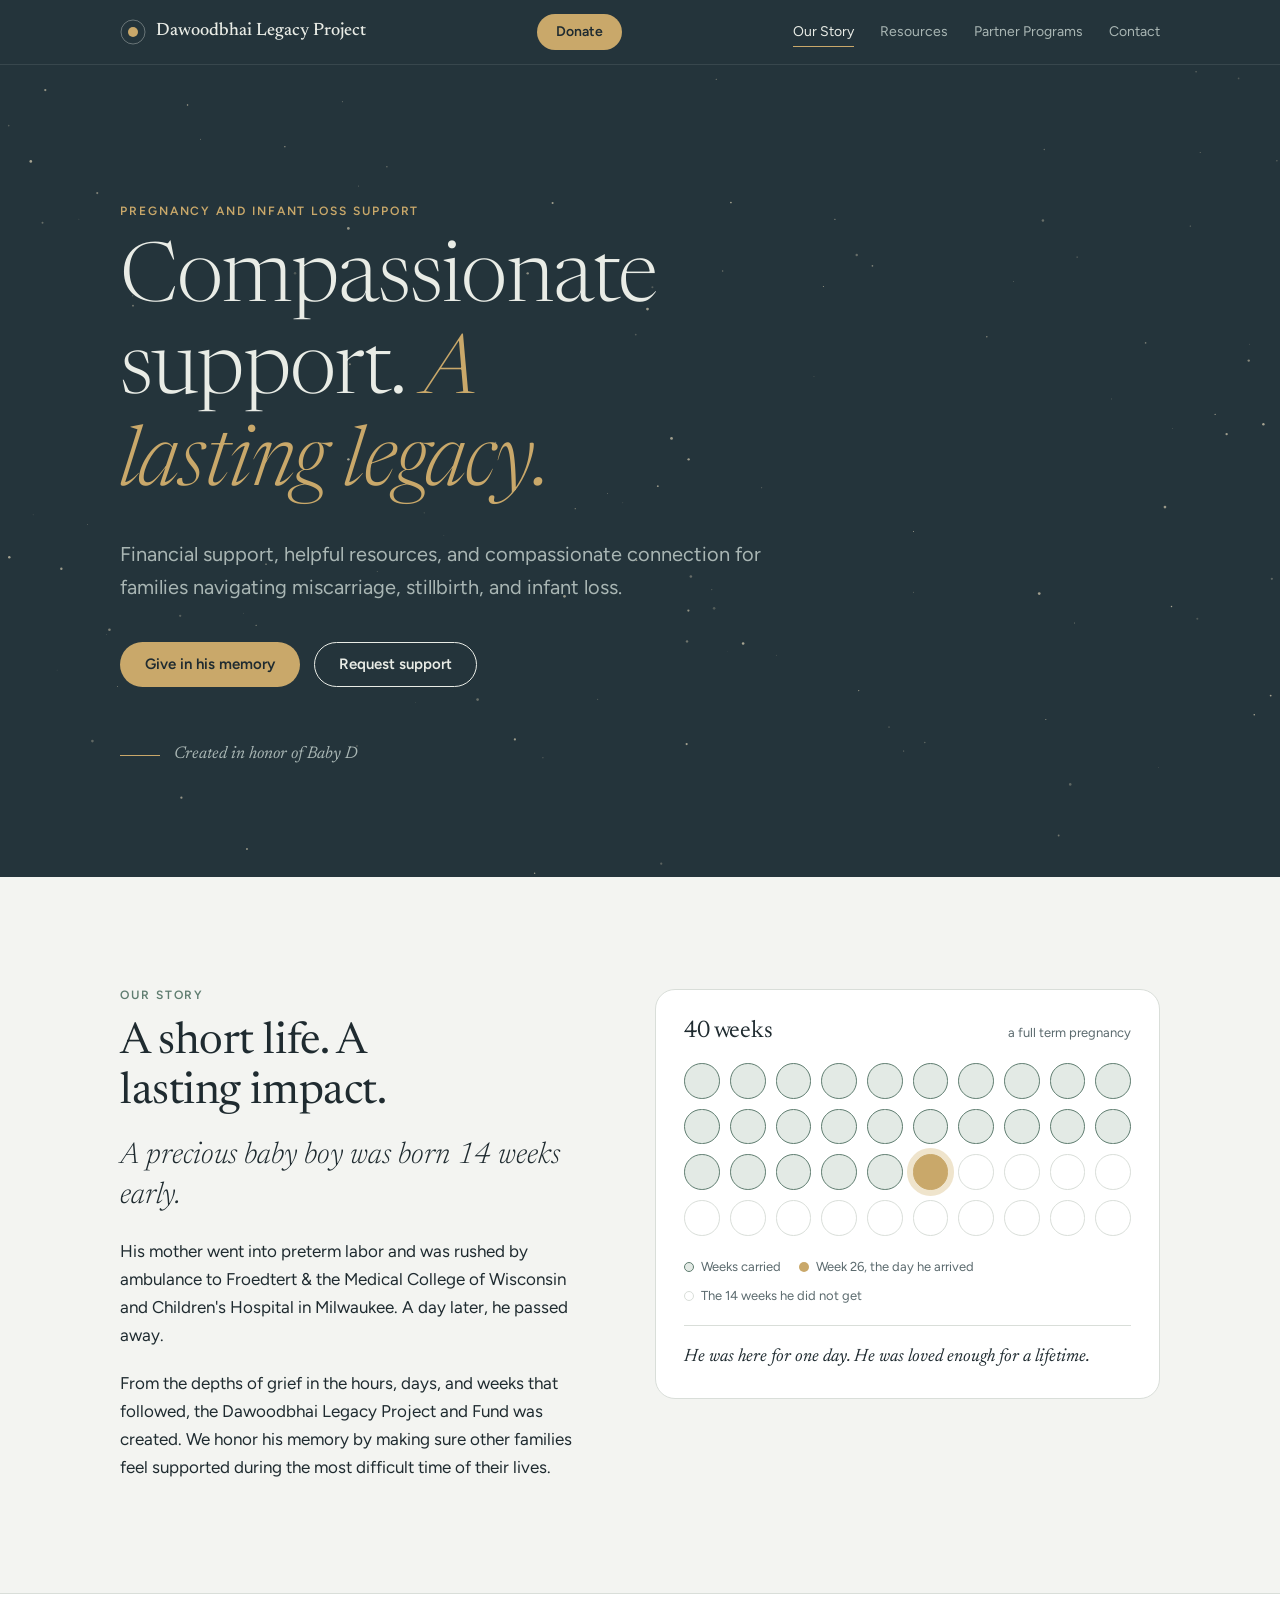
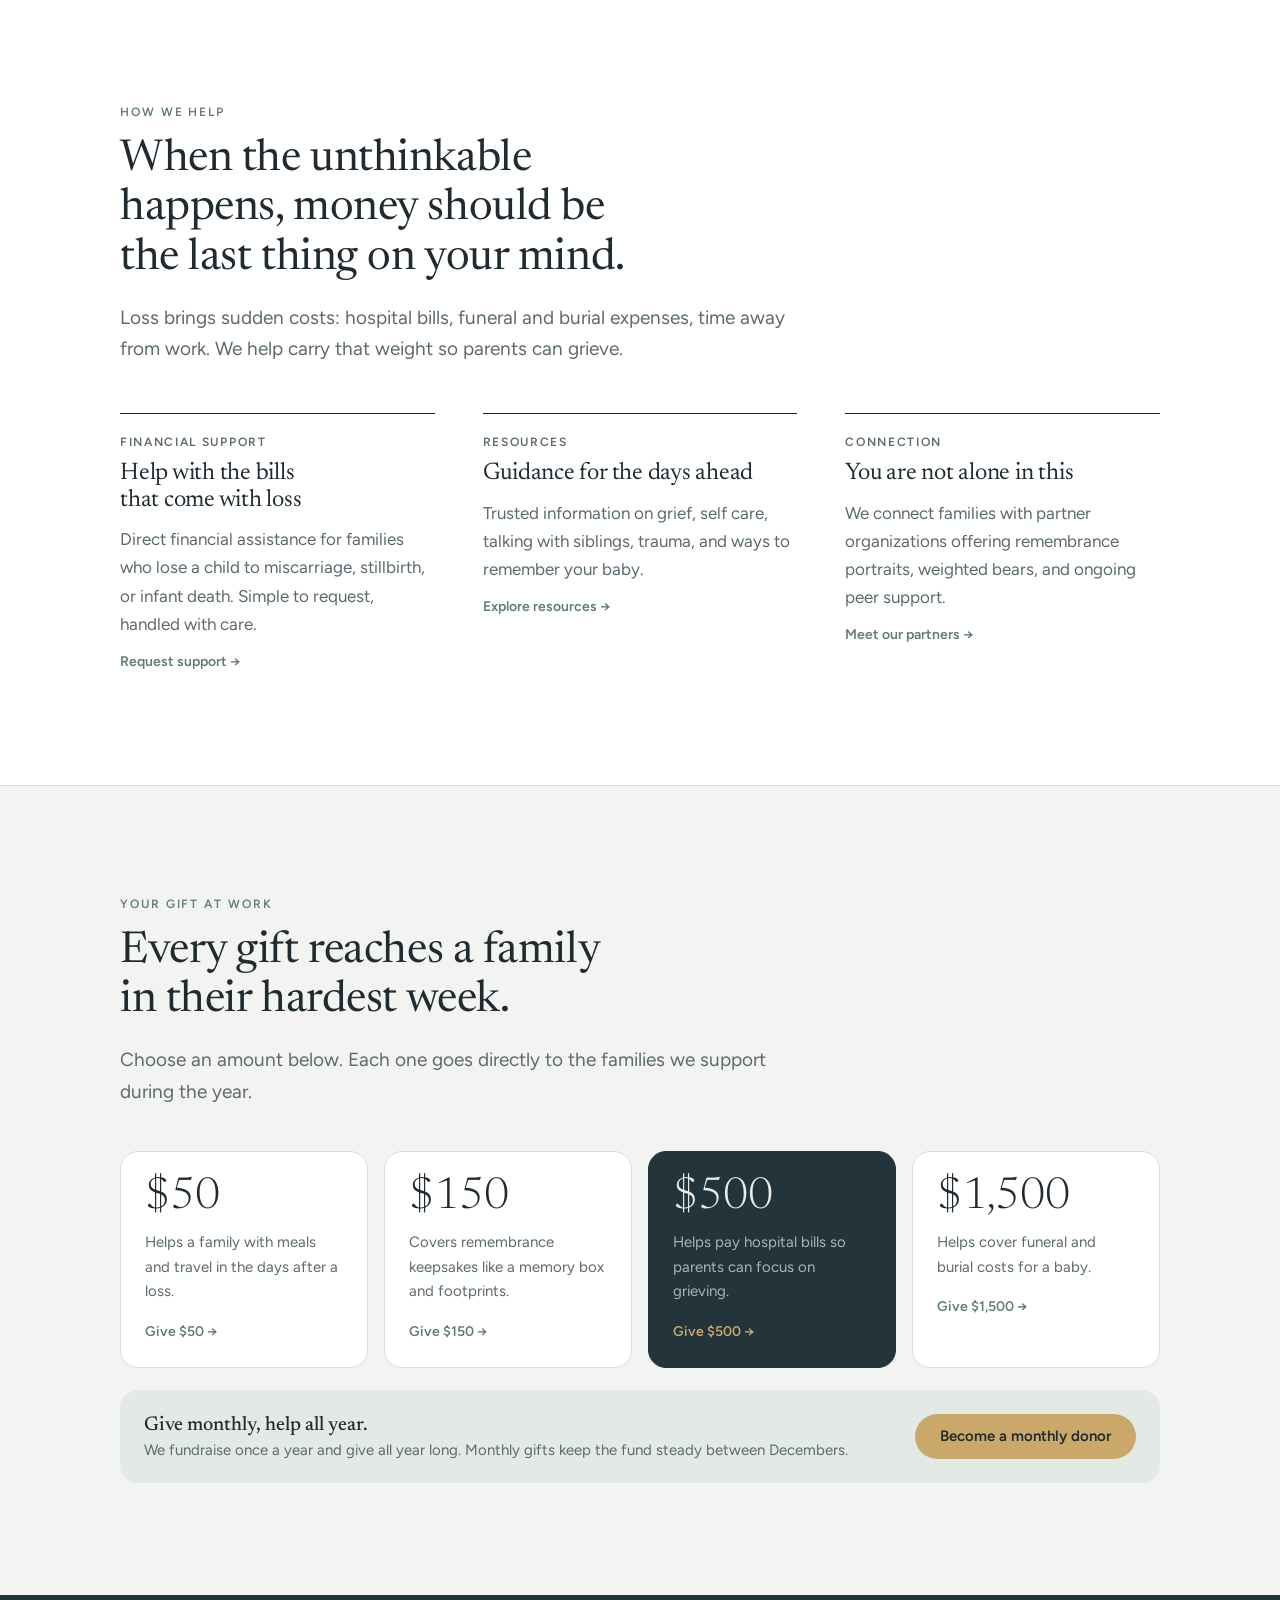
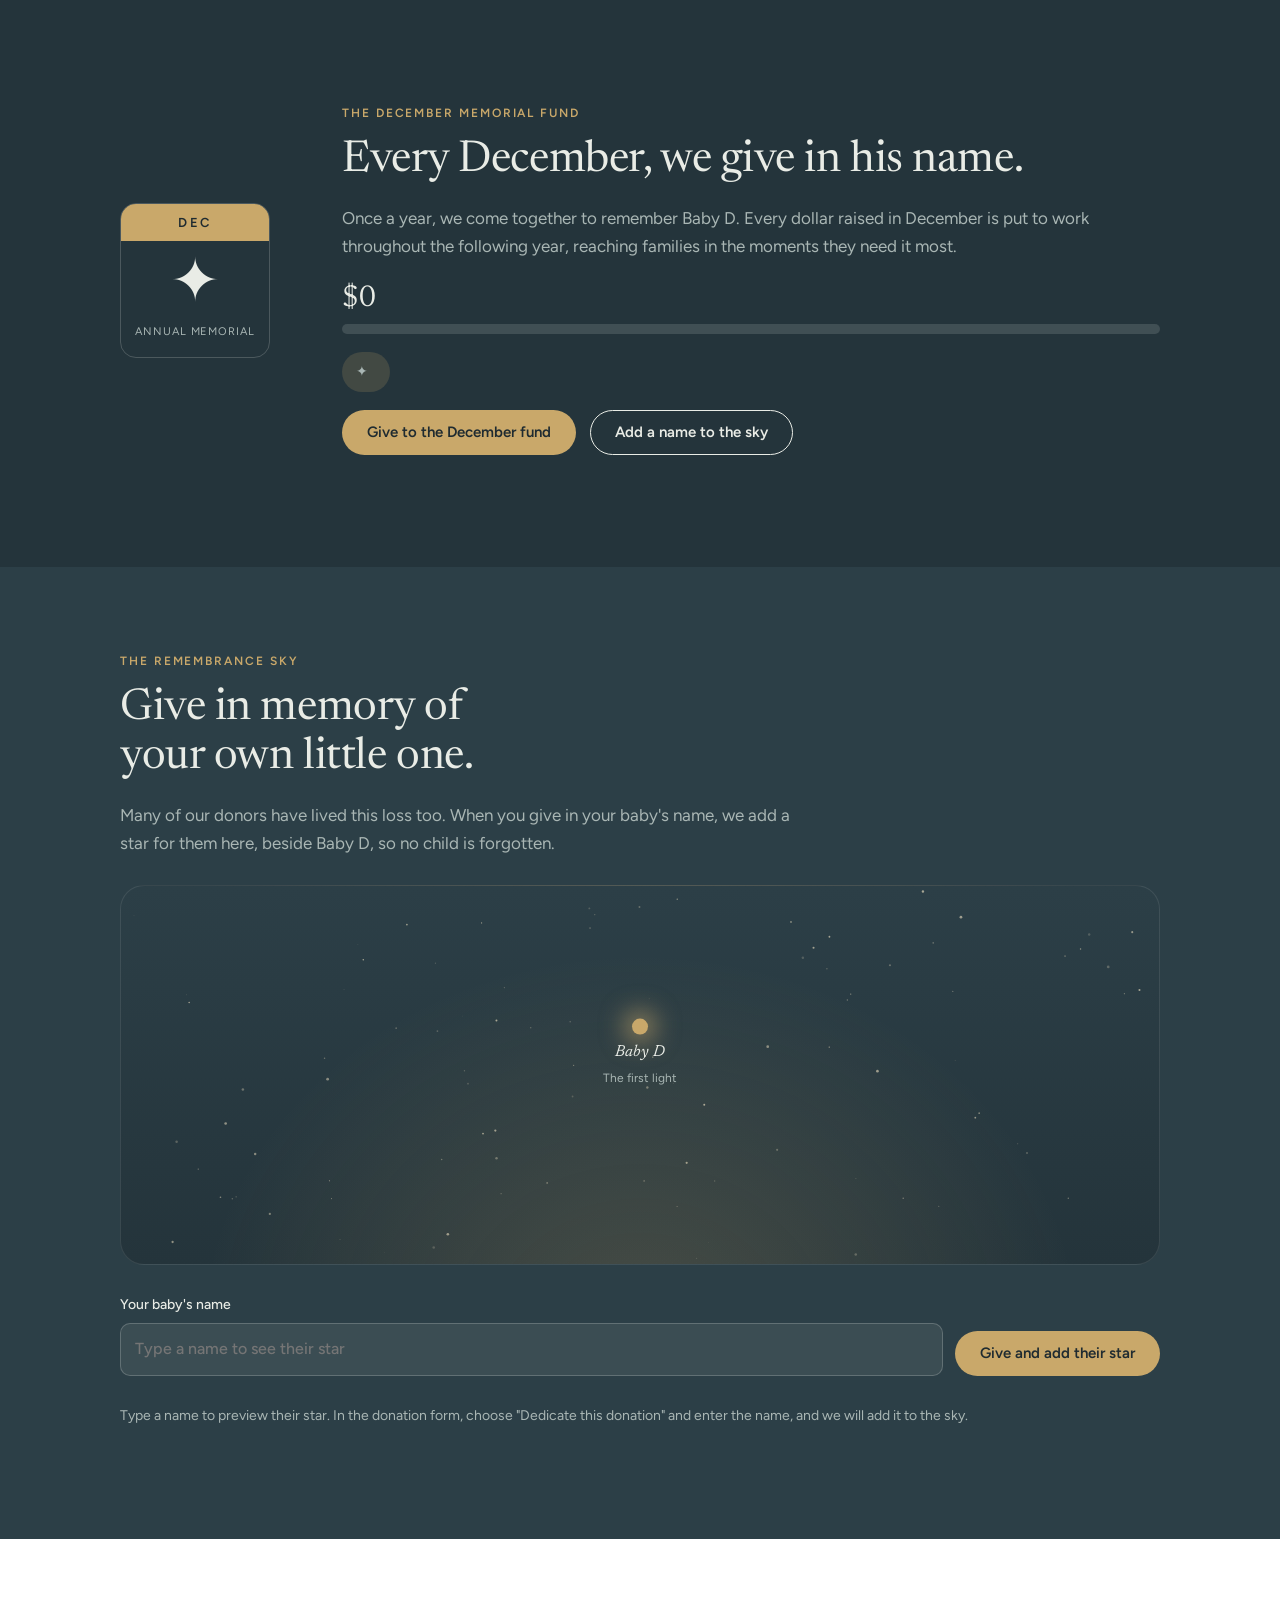
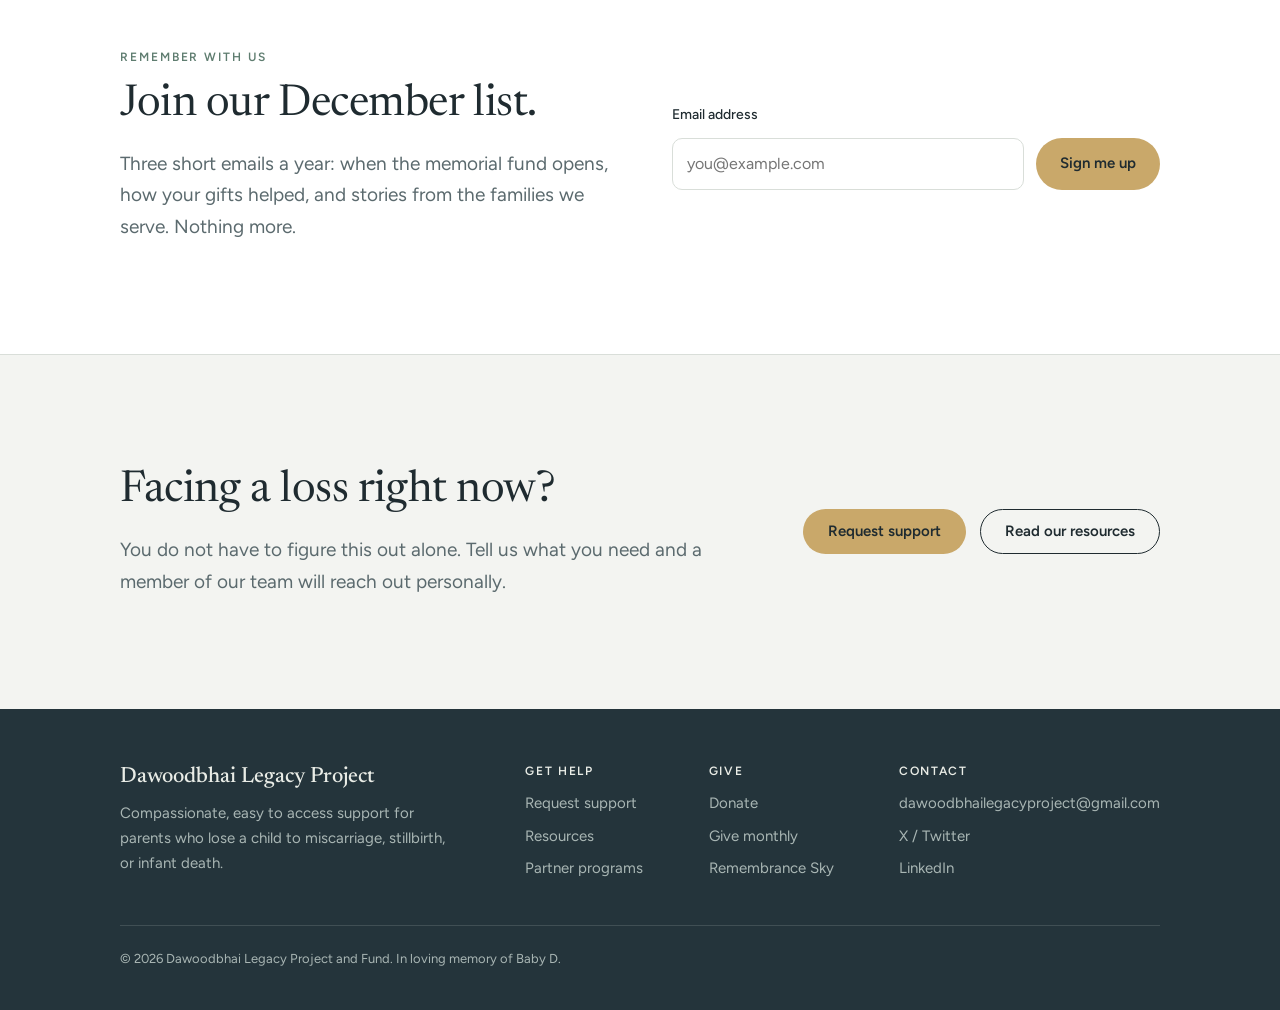
==== index.html @ 7fa95587 "Launch redesigned Dawoodbhai Legacy Project site Co-Authored-By: Claude Opus 5.5 <noreply@anthropic." ====
<!doctype html>
<html lang="en">
<head>
<meta charset="utf-8">
<meta name="viewport" content="width=device-width, initial-scale=1, viewport-fit=cover">
<title>Dawoodbhai Legacy Project</title>
<meta name="claude:viewport-fit-sides" content="cover">
<meta name="description" content="Compassionate, easy to access financial support and resources for parents who lose a child to miscarriage, stillbirth, or infant death.">
<meta property="og:title" content="Dawoodbhai Legacy Project">
<meta property="og:description" content="Compassionate, easy to access financial support and resources for parents who lose a child to miscarriage, stillbirth, or infant death.">
<meta property="og:image" content="https://www.dawoodbhailegacyproject.org/uploads/1/2/4/5/124575697/p34.jpeg">
<meta property="og:url" content="https://www.dawoodbhailegacyproject.org/">
<meta name="twitter:card" content="summary_large_image">
<link rel="preconnect" href="https://fonts.googleapis.com">
<link rel="preconnect" href="https://fonts.gstatic.com" crossorigin>
<link rel="stylesheet" href="https://fonts.googleapis.com/css2?family=Newsreader:ital,opsz,wght@0,6..72,300;0,6..72,400;0,6..72,500;1,6..72,300;1,6..72,400&family=Figtree:wght@400;500;600&display=swap">
<link rel="stylesheet" href="site.css">
</head>
<body>
<header>
  <div class="wrap nav">
    <a class="brand" href="./" aria-label="Dawoodbhai Legacy Project home">
      <svg width="26" height="26" viewBox="0 0 26 26" aria-hidden="true"><circle cx="13" cy="13" r="12" fill="none" stroke="currentColor" stroke-opacity=".35"/><circle cx="13" cy="13" r="5" fill="#C9A86A"/></svg>
      Dawoodbhai Legacy Project
    </a>
    <div class="nav-right">
      <a class="btn btn-glow" data-donate href="#">Donate</a>
      <button class="menu-btn" type="button" aria-expanded="false">Menu</button>
    </div>
    <ul><li><a href="index.html#story" aria-current="page">Our Story</a></li><li><a href="resources.html">Resources</a></li><li><a href="partner-programs.html">Partner Programs</a></li><li><a href="contact.html">Contact</a></li></ul>
  </div>
</header>
<main>
<section class="hero on-dusk">
  <canvas class="stars" data-density="9000" aria-hidden="true"></canvas>
  <div class="wrap">
    <p class="eyebrow">Pregnancy and infant loss support</p>
    <h1>Compassionate support. <em>A lasting legacy.</em></h1>
    <p class="sub">Financial support, helpful resources, and compassionate connection for families navigating miscarriage, stillbirth, and infant loss.</p>
    <div class="actions">
      <a class="btn btn-glow" data-donate href="#">Give in his memory</a>
      <a class="btn btn-ghost" href="contact.html">Request support</a>
    </div>
    <p class="dedication">Created in honor of Baby D</p>
  </div>
</section>

<section id="story">
  <div class="wrap two">
    <div class="story stack">
      <p class="eyebrow">Our story</p>
      <h2>A short life. A lasting impact.</h2>
      <p class="big">A precious baby boy was born 14 weeks early.</p>
      <p>His mother went into preterm labor and was rushed by ambulance to Froedtert &amp; the Medical College of Wisconsin and Children's Hospital in Milwaukee. A day later, he passed away.</p>
      <p>From the depths of grief in the hours, days, and weeks that followed, the Dawoodbhai Legacy Project and Fund was created. We honor his memory by making sure other families feel supported during the most difficult time of their lives.</p>
    </div>
    <figure class="panel" style="margin:0" aria-label="A full pregnancy is 40 weeks. Baby D arrived at week 26.">
      <div class="weeks-head"><h3>40 weeks</h3><span>a full term pregnancy</span></div>
      <div class="dots" id="dots"></div>
      <div class="legend">
        <span><i style="background:var(--sage-soft);border:1px solid var(--sage)"></i>Weeks carried</span>
        <span><i style="background:var(--glow)"></i>Week 26, the day he arrived</span>
        <span><i style="border:1px solid var(--line)"></i>The 14 weeks he did not get</span>
      </div>
      <figcaption class="panel-note">He was here for one day. He was loved enough for a lifetime.</figcaption>
    </figure>
  </div>
</section>

<section id="help" class="surface-band">
  <div class="wrap">
    <div class="stack narrow">
      <p class="eyebrow">How we help</p>
      <h2>When the unthinkable happens, money should be the last thing on your mind.</h2>
      <p class="lede">Loss brings sudden costs: hospital bills, funeral and burial expenses, time away from work. We help carry that weight so parents can grieve.</p>
      <p class="lede" data-families>So far, we have supported <b class="num">0</b> families.</p>
    </div>
    <div class="pillars">
      <div class="pillar"><span class="k">Financial support</span><h3>Help with the bills that come with loss</h3><p>Direct financial assistance for families who lose a child to miscarriage, stillbirth, or infant death. Simple to request, handled with care.</p><a href="contact.html">Request support →</a></div>
      <div class="pillar"><span class="k">Resources</span><h3>Guidance for the days ahead</h3><p>Trusted information on grief, self care, talking with siblings, trauma, and ways to remember your baby.</p><a href="resources.html">Explore resources →</a></div>
      <div class="pillar"><span class="k">Connection</span><h3>You are not alone in this</h3><p>We connect families with partner organizations offering remembrance portraits, weighted bears, and ongoing peer support.</p><a href="partner-programs.html">Meet our partners →</a></div>
    </div>
  </div>
</section>

<section id="give">
  <div class="wrap">
    <div class="stack narrow">
      <p class="eyebrow">Your gift at work</p>
      <h2>Every gift reaches a family in their hardest week.</h2>
      <p class="lede">Choose an amount below. Each one goes directly to the families we support during the year.</p>
    </div>
    <div class="tiers">
      <a class="tier" data-donate="amount=50" href="#"><span class="amt num">$50</span><p>Helps a family with meals and travel in the days after a loss.</p><span class="go">Give $50 →</span></a>
      <a class="tier" data-donate="amount=150" href="#"><span class="amt num">$150</span><p>Covers remembrance keepsakes like a memory box and footprints.</p><span class="go">Give $150 →</span></a>
      <a class="tier feature" data-donate="amount=500" href="#"><span class="amt num">$500</span><p>Helps pay hospital bills so parents can focus on grieving.</p><span class="go">Give $500 →</span></a>
      <a class="tier" data-donate="amount=1500" href="#"><span class="amt num">$1,500</span><p>Helps cover funeral and burial costs for a baby.</p><span class="go">Give $1,500 →</span></a>
    </div>
    <div class="monthly">
      <div><strong>Give monthly, help all year.</strong><p style="color:var(--muted);font-size:15px">We fundraise once a year and give all year long. Monthly gifts keep the fund steady between Decembers.</p></div>
      <a class="btn btn-glow" data-donate="default_interval=m" href="#">Become a monthly donor</a>
    </div>
    <p class="trust" data-ein></p>
  </div>
</section>

<section class="on-dusk" id="december">
  <div class="wrap camp">
    <div class="cal" aria-hidden="true"><b>DEC</b><span>✦</span><small>Annual memorial</small></div>
    <div class="stack">
      <p class="eyebrow">The December memorial fund</p>
      <h2>Every December, we give in his name.</h2>
      <p>Once a year, we come together to remember Baby D. Every dollar raised in December is put to work throughout the following year, reaching families in the moments they need it most.</p>
      <div class="meter">
        <div class="meter-top"><span><strong class="num" id="raised">$0</strong> <span id="goal"></span></span><span id="status"></span></div>
        <div class="bar" role="presentation"><i id="bar"></i></div>
      </div>
      <p class="match" id="match">✦ <span></span></p>
      <div class="actions"><a class="btn btn-glow" data-donate href="#">Give to the December fund</a><a class="btn btn-ghost" href="#remember">Add a name to the sky</a></div>
    </div>
  </div>
</section>

<section class="on-dusk" id="remember" style="background:var(--dusk-2);padding-top:clamp(56px,7vw,88px)">
  <div class="wrap sky-wrap">
    <div class="stack narrow">
      <p class="eyebrow">The Remembrance Sky</p>
      <h2>Give in memory of your own little one.</h2>
      <p>Many of our donors have lived this loss too. When you give in your baby's name, we add a star for them here, beside Baby D, so no child is forgotten.</p>
    </div>
    <div class="sky" id="sky" aria-label="Stars named for babies remembered by our donors"><canvas class="stars" data-density="4200" aria-hidden="true"></canvas></div>
    <form class="sky-form" id="skyForm">
      <label for="skyName">Your baby's name<input id="skyName" name="skyName" placeholder="Type a name to see their star" autocomplete="off"></label>
      <a class="btn btn-glow" id="skyGive" data-donate href="#">Give and add their star</a>
    </form>
    <p class="sky-note" id="skyNote">Type a name to preview their star. In the donation form, choose "Dedicate this donation" and enter the name, and we will add it to the sky.</p>
  </div>
</section>

<section class="surface-band" style="border-top:0">
  <div class="wrap signup">
    <div class="stack">
      <p class="eyebrow">Remember with us</p>
      <h2>Join our December list.</h2>
      <p class="lede">Three short emails a year: when the memorial fund opens, how your gifts helped, and stories from the families we serve. Nothing more.</p>
    </div>
    <form id="listForm" novalidate>
      <label for="lemail" style="flex:1 1 100%">Email address</label>
      <input id="lemail" name="lemail" type="email" autocomplete="email" placeholder="you@example.com">
      <button class="btn btn-glow" type="submit">Sign me up</button>
      <div class="sent" hidden style="flex:1 1 100%"></div>
    </form>
  </div>
</section>

<section class="closing">
  <div class="wrap">
    <div class="stack" style="max-width:56ch">
      <h2>Facing a loss right now?</h2>
      <p class="lede">You do not have to figure this out alone. Tell us what you need and a member of our team will reach out personally.</p>
    </div>
    <div class="actions"><a class="btn btn-glow" href="contact.html">Request support</a><a class="btn btn-ghost" href="resources.html">Read our resources</a></div>
  </div>
</section>
</main>
<footer>
  <div class="wrap">
    <div class="f-grid">
      <div style="max-width:34ch">
        <a class="brand" href="./">Dawoodbhai Legacy Project</a>
        <p style="margin-top:12px">Compassionate, easy to access support for parents who lose a child to miscarriage, stillbirth, or infant death.</p>
      </div>
      <div><p class="f-h">Get help</p><ul><li><a href="contact.html">Request support</a></li><li><a href="resources.html">Resources</a></li><li><a href="partner-programs.html">Partner programs</a></li></ul></div>
      <div><p class="f-h">Give</p><ul><li><a data-donate href="#">Donate</a></li><li><a data-donate="default_interval=m" href="#">Give monthly</a></li><li><a href="./#remember">Remembrance Sky</a></li></ul></div>
      <div><p class="f-h">Contact</p><ul><li><span data-email style="user-select:all;word-break:break-word"></span></li><li><a href="https://twitter.com/DLegacyProject" target="_blank" rel="noopener">X / Twitter</a></li><li><a href="https://www.linkedin.com/company/dawoodbhai-legacy-project/" target="_blank" rel="noopener">LinkedIn</a></li></ul></div>
    </div>
    <div class="f-base"><span>© <span data-year>2026</span> Dawoodbhai Legacy Project and Fund. In loving memory of Baby D.</span><span data-ein></span></div>
  </div>
</footer>
<script src="site.js"></script>
</body>
</html>
---- site.css ----
/* Layout: quiet single column sections, dusk bands for giving moments, a 40-week line and a remembrance sky as signature motifs */
:root{
  --bg:#F3F4F1; --surface:#FFFFFF; --ink:#1F2B30; --muted:#5B6A6E; --line:#D9DED9;
  --dusk:#24343B; --dusk-2:#2C3F47; --dusk-ink:#E9ECE6; --dusk-muted:#A9B6B4;
  --glow:#C9A86A; --glow-soft:#EFE4CC; --sage:#5F7D70; --sage-soft:#E3EAE5;
  --display:"Newsreader", Georgia, "Times New Roman", serif;
  --body:"Figtree", system-ui, -apple-system, "Segoe UI", sans-serif;
  --gutter-l:max(20px, env(safe-area-inset-left, 0px)); --gutter-r:max(20px, env(safe-area-inset-right, 0px));
}
@media (prefers-color-scheme: dark){:root:not([data-theme="light"]){
  --bg:#141C20; --surface:#1B252A; --ink:#E8ECE7; --muted:#A3B0AE; --line:#2C3A3F;
  --dusk:#0E1518; --dusk-2:#16222A; --dusk-ink:#E9ECE6; --dusk-muted:#94A3A1;
  --glow:#D9BC82; --glow-soft:#2E2A20; --sage:#93AFA2; --sage-soft:#1F2C28; color-scheme:dark}}
:root[data-theme="dark"]{
  --bg:#141C20; --surface:#1B252A; --ink:#E8ECE7; --muted:#A3B0AE; --line:#2C3A3F;
  --dusk:#0E1518; --dusk-2:#16222A; --dusk-ink:#E9ECE6; --dusk-muted:#94A3A1;
  --glow:#D9BC82; --glow-soft:#2E2A20; --sage:#93AFA2; --sage-soft:#1F2C28; color-scheme:dark}

*{box-sizing:border-box}
html{scroll-behavior:smooth}
@media (prefers-reduced-motion: reduce){html{scroll-behavior:auto}*{animation:none!important;transition:none!important}}
body{margin:0;background:var(--bg);color:var(--ink);font:400 17px/1.65 var(--body);-webkit-font-smoothing:antialiased}
a{color:inherit}
:focus-visible{outline:2px solid var(--glow);outline-offset:3px;border-radius:4px}
.wrap{max-width:1080px;margin:0 auto;padding-left:var(--gutter-l);padding-right:var(--gutter-r)}
.narrow{max-width:700px}
h1,h2,h3{font-family:var(--display);font-weight:400;line-height:1.12;margin:0;text-wrap:balance;letter-spacing:-.01em}
h2{font-size:clamp(30px,4.4vw,44px)}
h3{font-size:24px}
p{margin:0}
.eyebrow{font:600 12px/1 var(--body);letter-spacing:.16em;text-transform:uppercase;color:var(--sage)}
.on-dusk .eyebrow{color:var(--glow)}
.lede{font-size:19px;color:var(--muted);max-width:60ch}
section{padding-block:clamp(64px,9vw,112px)}
.stack{display:grid;gap:18px}
.on-dusk{background:var(--dusk);color:var(--dusk-ink)}
.on-dusk p{color:var(--dusk-muted)}
.on-dusk .btn-ghost{color:var(--dusk-ink)}
.surface-band{background:var(--surface);border-block:1px solid var(--line)}
.actions{display:flex;flex-wrap:wrap;gap:14px}
.num{font-variant-numeric:tabular-nums}

.btn{display:inline-flex;align-items:center;justify-content:center;gap:10px;padding:14px 24px;border-radius:999px;font:600 15px/1 var(--body);text-decoration:none;border:1px solid transparent;cursor:pointer;transition:transform .2s ease, background .2s ease}
.btn:hover{transform:translateY(-1px)}
.btn-glow{background:var(--glow);color:#1F2B30}
.btn-ghost{border-color:currentColor;background:transparent;color:inherit}

/* header */
body::before{content:"";position:fixed;inset:0 0 auto;height:env(safe-area-inset-top,0px);z-index:10;background:var(--dusk)}
header{position:sticky;top:env(safe-area-inset-top,0px);z-index:5;background:var(--dusk);color:var(--dusk-ink);border-bottom:1px solid color-mix(in srgb,var(--dusk-ink) 10%,transparent)}
.nav{display:flex;align-items:center;justify-content:space-between;gap:16px;padding-block:14px}
.brand{display:flex;align-items:center;gap:10px;text-decoration:none;font:500 18px/1.1 var(--display)}
.brand svg{flex:none}
.nav ul{display:flex;gap:26px;list-style:none;margin:0;padding:0;font-size:14px}
.nav ul a{text-decoration:none;color:var(--dusk-muted);padding-block:6px;border-bottom:1px solid transparent}
.nav ul a:hover,.nav ul a[aria-current="page"]{color:var(--dusk-ink);border-bottom-color:var(--glow)}
.nav .btn{padding:10px 18px;font-size:14px}
.menu-btn{display:none;background:none;border:1px solid color-mix(in srgb,var(--dusk-ink) 30%,transparent);color:var(--dusk-ink);border-radius:999px;padding:9px 14px;font:500 14px var(--body);cursor:pointer}
.nav-right{display:flex;align-items:center;gap:10px}
@media (max-width:860px){
  .menu-btn{display:inline-flex}
  .nav{flex-wrap:wrap}
  .nav ul{display:none;order:3;width:100%;flex-direction:column;gap:4px;padding-block:8px 6px}
  .nav.open ul{display:flex}
  .nav ul a{display:block;padding-block:10px}
}

/* hero */
.hero{position:relative;overflow:hidden;padding-block:clamp(72px,11vw,140px) clamp(64px,9vw,110px)}
.hero canvas{position:absolute;inset:0;width:100%;height:100%;pointer-events:none}
.hero .wrap{position:relative}
.hero h1{font-size:clamp(42px,7vw,82px);font-weight:300;max-width:13ch;margin-top:20px}
.hero h1 em{font-style:italic;color:var(--glow)}
.hero .sub{font-size:clamp(17px,2vw,20px);max-width:52ch;margin-top:26px}
.hero .actions{margin-top:38px}
.dedication{margin-top:56px;display:flex;align-items:center;gap:14px;font:italic 400 17px/1.4 var(--display)}
.dedication::before{content:"";width:40px;height:1px;background:var(--glow)}
.page-hero{padding-block:clamp(56px,8vw,96px) clamp(48px,7vw,80px)}
.page-hero h1{font-size:clamp(38px,6vw,64px);font-weight:300;margin-top:16px;max-width:18ch}
.page-hero .sub{margin-top:20px;font-size:19px;max-width:58ch}

/* story */
.two{display:grid;grid-template-columns:1fr 1.1fr;gap:clamp(36px,6vw,80px);align-items:start}
@media (max-width:860px){.two{grid-template-columns:1fr}}
.two > *{min-width:0}
.story p + p{margin-top:2px}
.big{font:300 italic clamp(24px,3vw,30px)/1.35 var(--display)}
.panel{background:var(--surface);border:1px solid var(--line);border-radius:20px;padding:28px}
.weeks-head{display:flex;justify-content:space-between;align-items:baseline;gap:12px;margin-bottom:18px}
.weeks-head span{font-size:13px;color:var(--muted)}
.dots{display:grid;grid-template-columns:repeat(10,1fr);gap:10px}
.dot{aspect-ratio:1;max-width:100%;border-radius:50%;border:1px solid var(--line)}
.dot.lived{background:var(--sage-soft);border-color:var(--sage)}
.dot.born{background:var(--glow);border-color:var(--glow);box-shadow:0 0 0 6px var(--glow-soft);animation:breathe 4s ease-in-out infinite}
@keyframes breathe{50%{box-shadow:0 0 0 10px var(--glow-soft)}}
.legend{display:flex;flex-wrap:wrap;gap:8px 18px;margin-top:20px;font-size:13px;color:var(--muted)}
.legend i{display:inline-block;width:10px;height:10px;border-radius:50%;margin-right:7px;vertical-align:-1px}
.panel-note{margin-top:18px;padding-top:18px;border-top:1px solid var(--line);font:italic 400 18px/1.45 var(--display)}

/* pillars */
.pillars{display:grid;grid-template-columns:repeat(3,1fr);gap:clamp(24px,4vw,48px);margin-top:48px}
@media (max-width:820px){.pillars{grid-template-columns:1fr}}
.pillar{display:grid;gap:12px;align-content:start;padding-top:22px;border-top:1px solid var(--ink)}
.pillar .k{font:600 12px/1 var(--body);letter-spacing:.14em;text-transform:uppercase;color:var(--muted)}
.pillar p{color:var(--muted)}
.pillar a{font-weight:600;font-size:14px;color:var(--sage);text-decoration:none}

/* gift tiers */
.tiers{display:grid;grid-template-columns:repeat(4,1fr);gap:16px;margin-top:44px}
@media (max-width:900px){.tiers{grid-template-columns:repeat(2,1fr)}}
@media (max-width:480px){.tiers{grid-template-columns:1fr}}
.tier{display:grid;gap:10px;align-content:start;background:var(--surface);border:1px solid var(--line);border-radius:18px;padding:24px;text-decoration:none;transition:border-color .2s ease, transform .2s ease}
.tier:hover{border-color:var(--glow);transform:translateY(-2px)}
.tier .amt{font:300 44px/1 var(--display)}
.tier p{color:var(--muted);font-size:15px}
.tier .go{margin-top:6px;font-weight:600;font-size:14px;color:var(--sage)}
.tier.feature{background:var(--dusk);color:var(--dusk-ink);border-color:var(--dusk)}
.tier.feature p{color:var(--dusk-muted)}
.tier.feature .go{color:var(--glow)}
.monthly{margin-top:22px;display:flex;flex-wrap:wrap;gap:10px 18px;align-items:center;justify-content:space-between;padding:20px 24px;border-radius:18px;background:var(--sage-soft)}
.monthly strong{font:500 20px/1.3 var(--display)}
.trust{margin-top:16px;font-size:13px;color:var(--muted)}

/* campaign */
.camp{display:grid;grid-template-columns:auto 1fr;gap:clamp(28px,6vw,72px);align-items:center}
@media (max-width:720px){.camp{grid-template-columns:1fr}}
.camp > *{min-width:0}
.cal{width:150px;border-radius:16px;overflow:hidden;border:1px solid color-mix(in srgb,var(--dusk-ink) 20%, transparent);text-align:center}
.cal b{display:block;background:var(--glow);color:#1F2B30;font:600 13px/1 var(--body);letter-spacing:.2em;padding:12px 0}
.cal span{display:block;font:300 60px/1 var(--display);padding:16px 0 6px;color:var(--dusk-ink)}
.cal small{display:block;font-size:11px;color:var(--dusk-muted);padding-bottom:16px;letter-spacing:.08em;text-transform:uppercase}
.meter{margin-top:6px;display:grid;gap:10px}
.meter-top{display:flex;justify-content:space-between;align-items:baseline;gap:12px;flex-wrap:wrap}
.meter-top strong{font:400 30px/1 var(--display);color:var(--dusk-ink)}
.meter-top span{font-size:14px;color:var(--dusk-muted)}
.bar{height:10px;border-radius:99px;background:color-mix(in srgb,var(--dusk-ink) 14%,transparent);overflow:hidden}
.bar i{display:block;height:100%;width:0;background:var(--glow);border-radius:99px;transition:width 1.2s ease}
.match{display:inline-flex;gap:8px;align-items:center;font-size:14px;padding:8px 14px;border-radius:99px;background:color-mix(in srgb,var(--glow) 18%,transparent);color:var(--dusk-ink);width:fit-content}

/* remembrance sky */
.sky-wrap{display:grid;gap:28px}
.sky{position:relative;height:380px;border-radius:24px;overflow:hidden;background:
  radial-gradient(ellipse at 50% 120%, color-mix(in srgb,var(--glow) 22%,transparent), transparent 60%),
  linear-gradient(180deg,var(--dusk-2),var(--dusk));border:1px solid color-mix(in srgb,var(--dusk-ink) 10%,transparent)}
.sky canvas{position:absolute;inset:0;width:100%;height:100%}
.star{position:absolute;transform:translate(-50%,-50%);display:grid;justify-items:center;gap:8px;text-align:center;font:italic 400 16px/1.2 var(--display);color:var(--dusk-ink);max-width:160px}
.star i{width:10px;height:10px;border-radius:50%;background:var(--glow);box-shadow:0 0 14px 4px color-mix(in srgb,var(--glow) 55%,transparent)}
.star.main i{width:16px;height:16px;box-shadow:0 0 24px 8px color-mix(in srgb,var(--glow) 60%,transparent);animation:breathe2 4s ease-in-out infinite}
.star small{font:400 12px/1.3 var(--body);color:var(--dusk-muted);font-style:normal}
.star.preview i{background:#fff;animation:twinkle 1.6s ease-in-out infinite}
@keyframes breathe2{50%{box-shadow:0 0 34px 12px color-mix(in srgb,var(--glow) 45%,transparent)}}
@keyframes twinkle{50%{opacity:.45}}
.sky-form{display:flex;flex-wrap:wrap;gap:12px;align-items:end}
.sky-form label{flex:1 1 240px}
.sky-form input{background:color-mix(in srgb,var(--dusk-ink) 8%,transparent);border-color:color-mix(in srgb,var(--dusk-ink) 22%,transparent);color:var(--dusk-ink)}
.sky-form label{color:var(--dusk-ink)}
.sky-note{font-size:14px}

/* forms */
form.card{background:var(--surface);border:1px solid var(--line);border-radius:20px;padding:clamp(22px,4vw,36px);display:grid;gap:18px}
.row{display:grid;grid-template-columns:1fr 1fr;gap:16px}
@media (max-width:520px){.row{grid-template-columns:1fr}}
label{display:grid;gap:7px;font-size:14px;font-weight:500}
input,select,textarea{font:inherit;font-size:16px;color:var(--ink);background:var(--bg);border:1px solid var(--line);border-radius:10px;padding:12px 14px;width:100%}
textarea{min-height:130px;resize:vertical}
input:focus,select:focus,textarea:focus{outline:none;border-color:var(--sage);box-shadow:0 0 0 3px var(--sage-soft)}
.choice{display:flex;flex-wrap:wrap;gap:10px}
.choice label{display:flex;align-items:center;gap:8px;border:1px solid var(--line);border-radius:999px;padding:10px 16px;font-weight:400;cursor:pointer}
.choice input{width:auto;accent-color:var(--sage)}
.choice label:has(input:checked){border-color:var(--sage);background:var(--sage-soft)}
fieldset{border:0;padding:0;margin:0;display:grid;gap:7px;min-width:0}
legend{font-size:14px;font-weight:500;padding:0;margin-bottom:7px}
.form-foot{display:flex;flex-wrap:wrap;align-items:center;justify-content:space-between;gap:14px}
.form-foot small{color:var(--muted);font-size:13px}
button.btn{border:0}
.sent{background:var(--sage-soft);color:var(--ink);border-radius:12px;padding:16px 18px;font-size:15px}
.email-copy code{font:500 15px/1 var(--body);user-select:all}
.linkbtn{background:none;border:0;padding:0;font:600 14px var(--body);color:var(--sage);cursor:pointer;text-decoration:underline}
.req{color:var(--sage)}

/* signup */
.signup{display:grid;grid-template-columns:1fr 1fr;gap:clamp(28px,5vw,64px);align-items:center}
@media (max-width:800px){.signup{grid-template-columns:1fr}}
.signup > *{min-width:0}
.signup form{display:flex;flex-wrap:wrap;gap:12px}
.signup input{flex:1 1 220px;background:var(--surface)}

/* steps */
.steps{list-style:none;margin:0;padding:0;display:grid;gap:22px;counter-reset:s}
.steps li{display:grid;grid-template-columns:40px 1fr;gap:14px;counter-increment:s}
.steps li::before{content:counter(s);display:grid;place-items:center;width:34px;height:34px;border-radius:50%;border:1px solid var(--sage);color:var(--sage);font:500 16px/1 var(--display)}
.steps b{display:block;font-weight:600}
.steps span{color:var(--muted)}

/* resources page */
.res-layout{display:grid;grid-template-columns:220px 1fr;gap:clamp(32px,6vw,72px);align-items:start}
@media (max-width:860px){.res-layout{grid-template-columns:1fr}.toc{position:static!important}}
.res-layout > *{min-width:0}
.toc{position:sticky;top:calc(env(safe-area-inset-top,0px) + 96px);display:grid;gap:4px;font-size:14px}
.toc p{margin-bottom:10px}
.toc a{text-decoration:none;color:var(--muted);padding:6px 0 6px 12px;border-left:1px solid var(--line)}
.toc a:hover{color:var(--ink);border-left-color:var(--glow)}
.article{display:grid;gap:56px}
.article section{padding:0;display:grid;gap:16px;scroll-margin-top:110px}
.article h2{font-size:clamp(28px,3.4vw,36px)}
.article p,.article li{color:var(--muted);max-width:66ch}
.article ul{margin:0;padding-left:20px;display:grid;gap:8px}
.article li::marker{color:var(--glow)}
.callout{border-radius:18px;padding:22px 26px;background:var(--glow-soft);color:var(--ink);display:grid;gap:6px}
.callout strong{font:500 20px/1.3 var(--display)}
.callout p{color:var(--ink)!important}
.chips{display:flex;flex-wrap:wrap;gap:10px}
.chip{border:1px solid var(--line);background:var(--surface);border-radius:999px;padding:8px 14px;font-size:14px;color:var(--ink)}
.src{font-size:14px}
.src a{color:var(--sage);font-weight:600;text-decoration:none}

/* partners */
.p-list{margin-top:40px;border-top:1px solid var(--line)}
.p-item{display:grid;grid-template-columns:minmax(0,1fr) minmax(0,2fr) auto;gap:14px 32px;align-items:baseline;padding-block:28px;border-bottom:1px solid var(--line);text-decoration:none}
.p-item h3{font-size:28px}
.p-item p{color:var(--muted)}
.p-item .tag{display:block;margin-top:10px;font:600 11px/1 var(--body);letter-spacing:.14em;text-transform:uppercase;color:var(--sage)}
.p-item .arrow{color:var(--sage);font-weight:600;font-size:14px;white-space:nowrap}
.p-item:hover h3{color:var(--sage)}
@media (max-width:720px){.p-item{grid-template-columns:1fr}}
.audiences{display:grid;grid-template-columns:repeat(3,1fr);gap:16px;margin-top:36px}
@media (max-width:820px){.audiences{grid-template-columns:1fr}}
.audiences .panel{display:grid;gap:10px;align-content:start}
.audiences .panel p{color:var(--muted);font-size:16px}

/* closing band */
.closing{text-align:left}
.closing .wrap{display:flex;flex-wrap:wrap;gap:24px;justify-content:space-between;align-items:center}

/* footer */
footer{background:var(--dusk);color:var(--dusk-muted);padding-block:56px 40px;font-size:15px}
.f-grid{display:flex;flex-wrap:wrap;justify-content:space-between;gap:32px}
footer .brand{color:var(--dusk-ink);font-size:22px}
footer ul{list-style:none;margin:0;padding:0;display:grid;gap:8px}
footer a{text-decoration:none}
footer a:hover{color:var(--dusk-ink)}
.f-h{font:600 12px/1 var(--body);letter-spacing:.14em;text-transform:uppercase;color:var(--dusk-ink);margin-bottom:14px}
.f-base{margin-top:44px;padding-top:22px;border-top:1px solid color-mix(in srgb,var(--dusk-ink) 14%, transparent);font-size:13px;display:flex;flex-wrap:wrap;gap:8px 24px;justify-content:space-between}
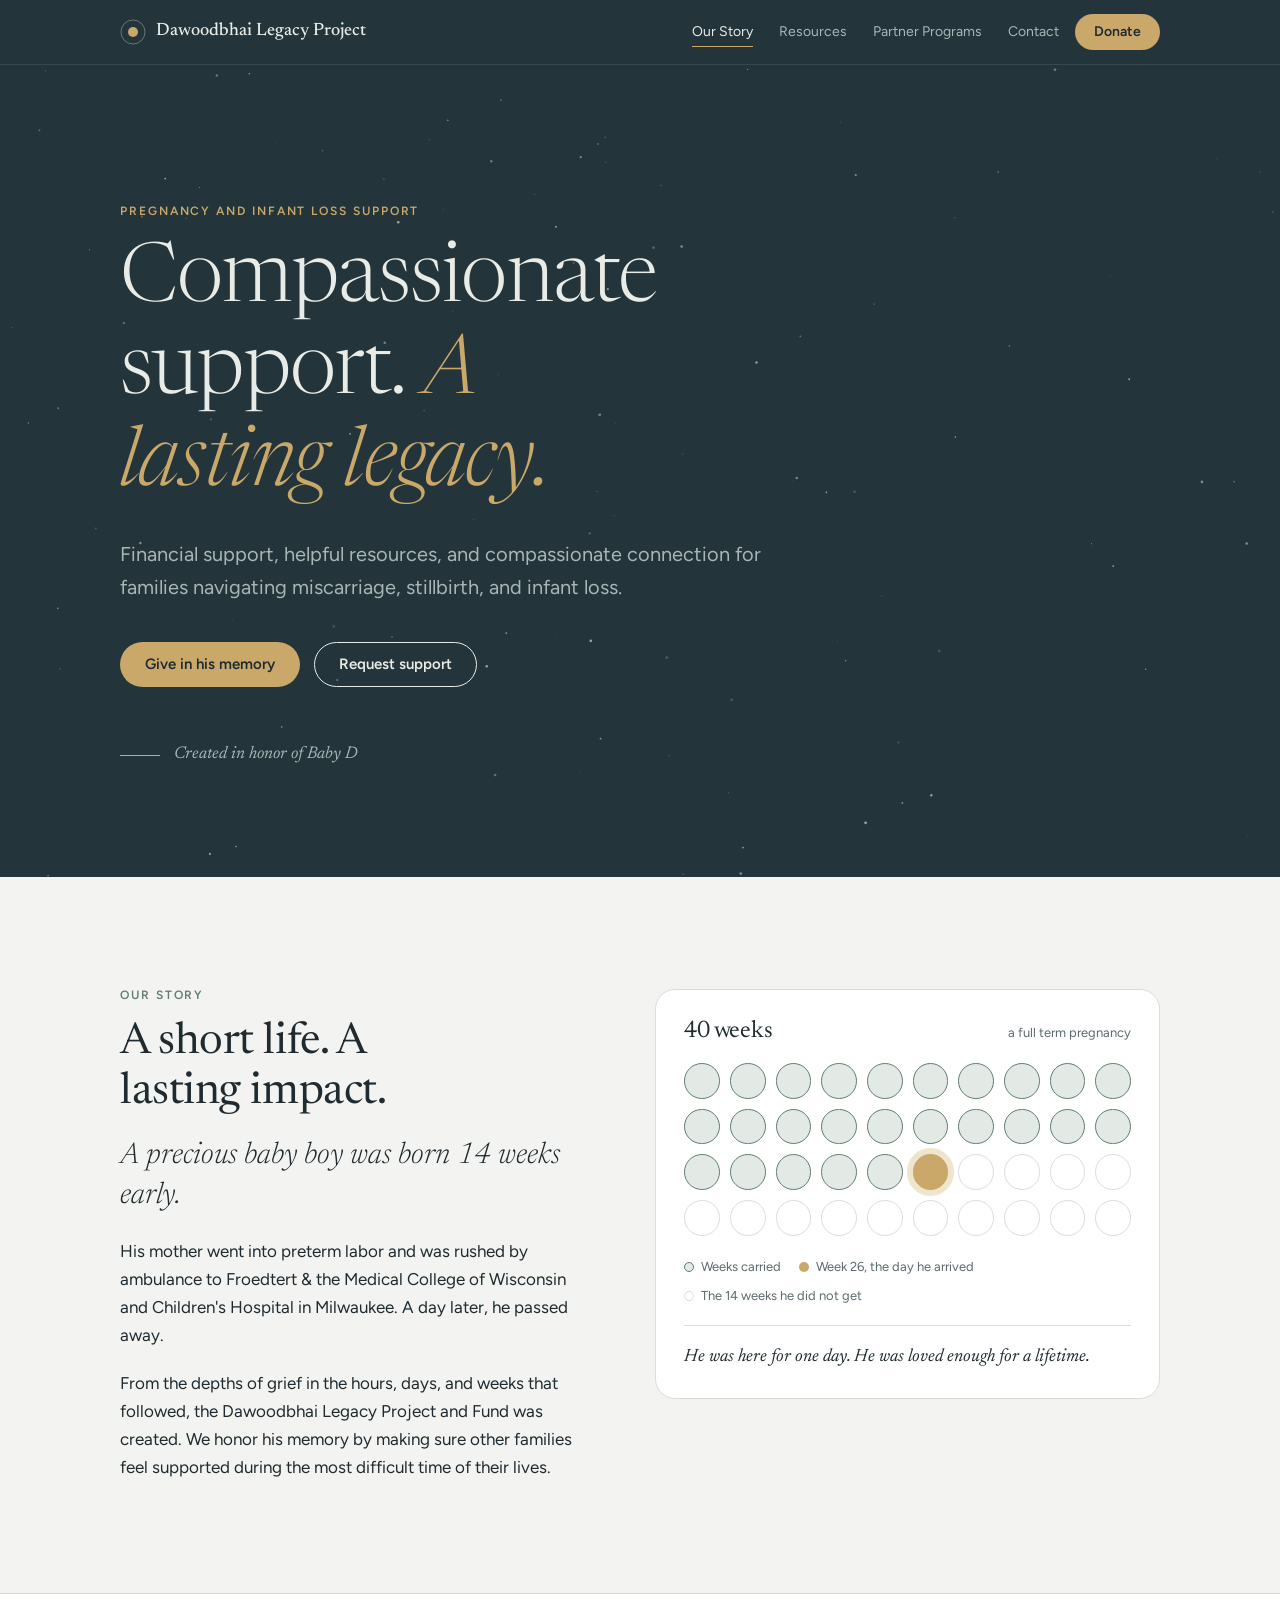
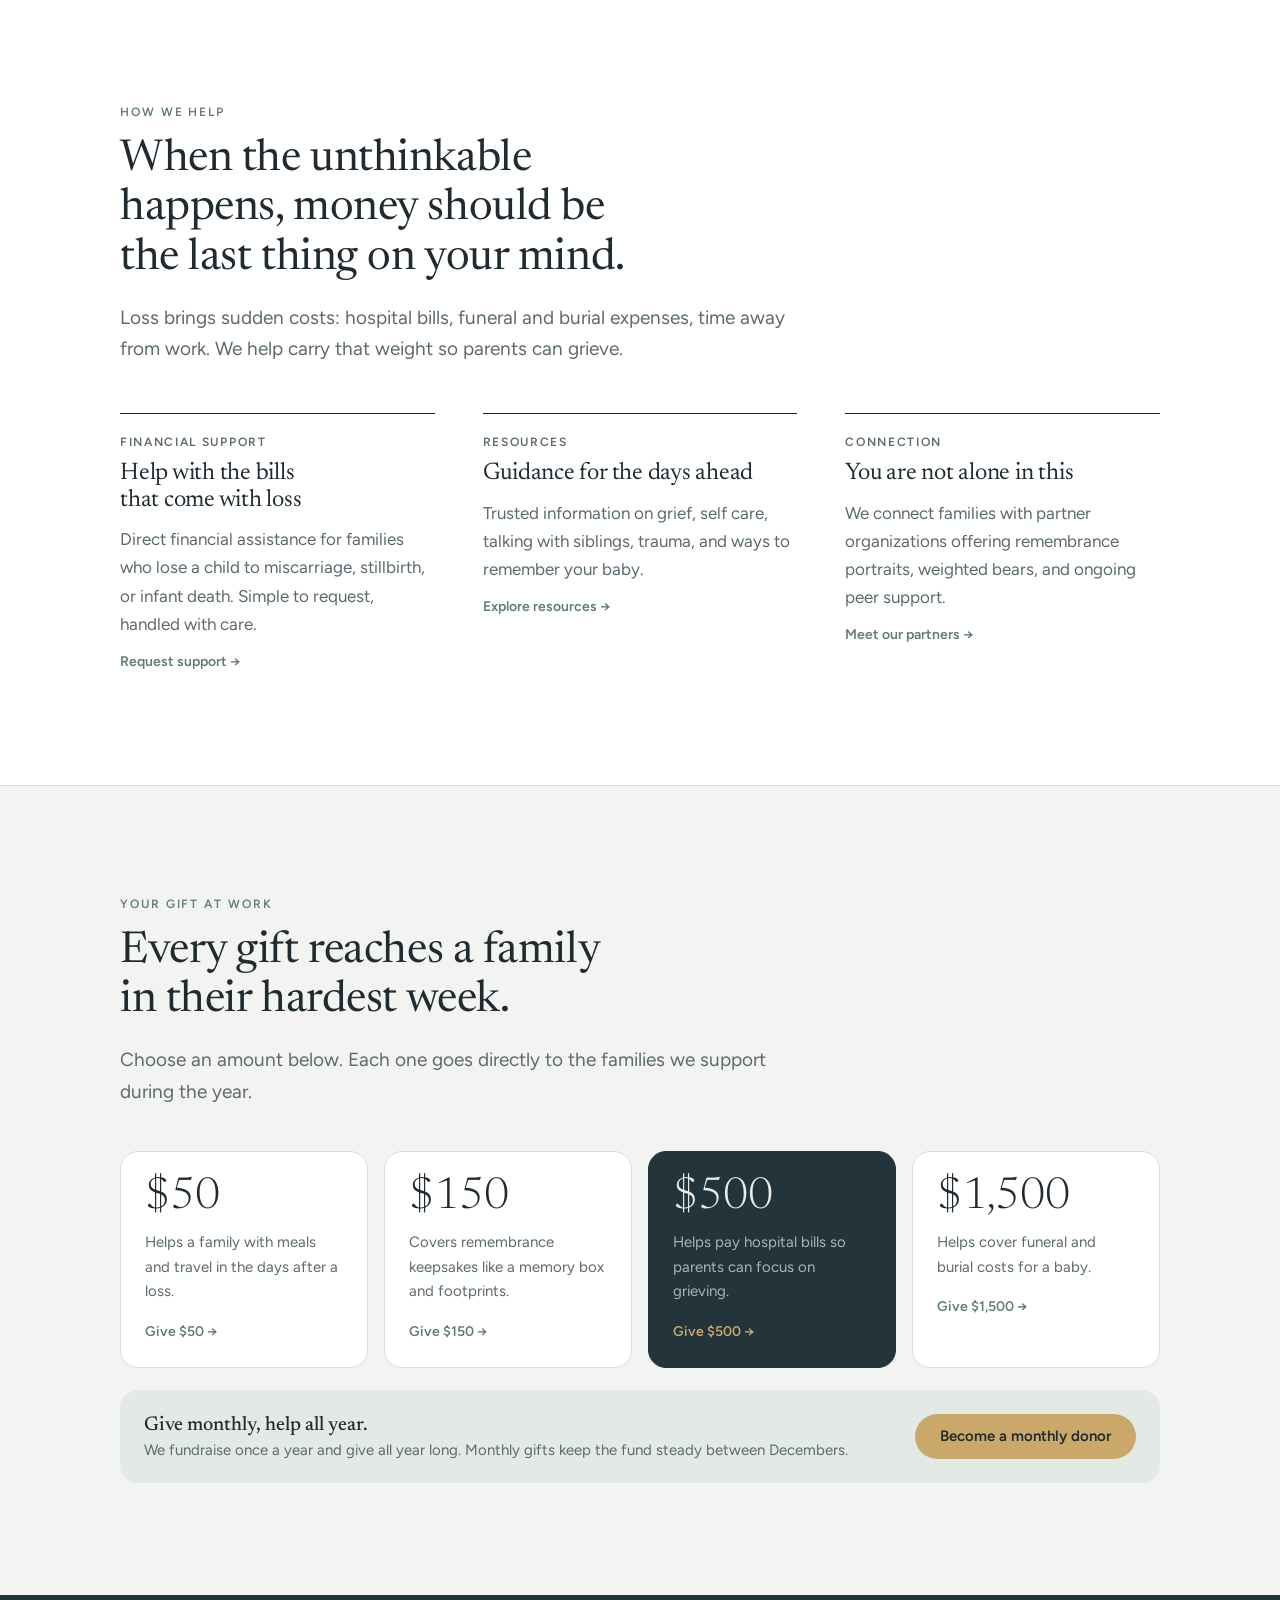
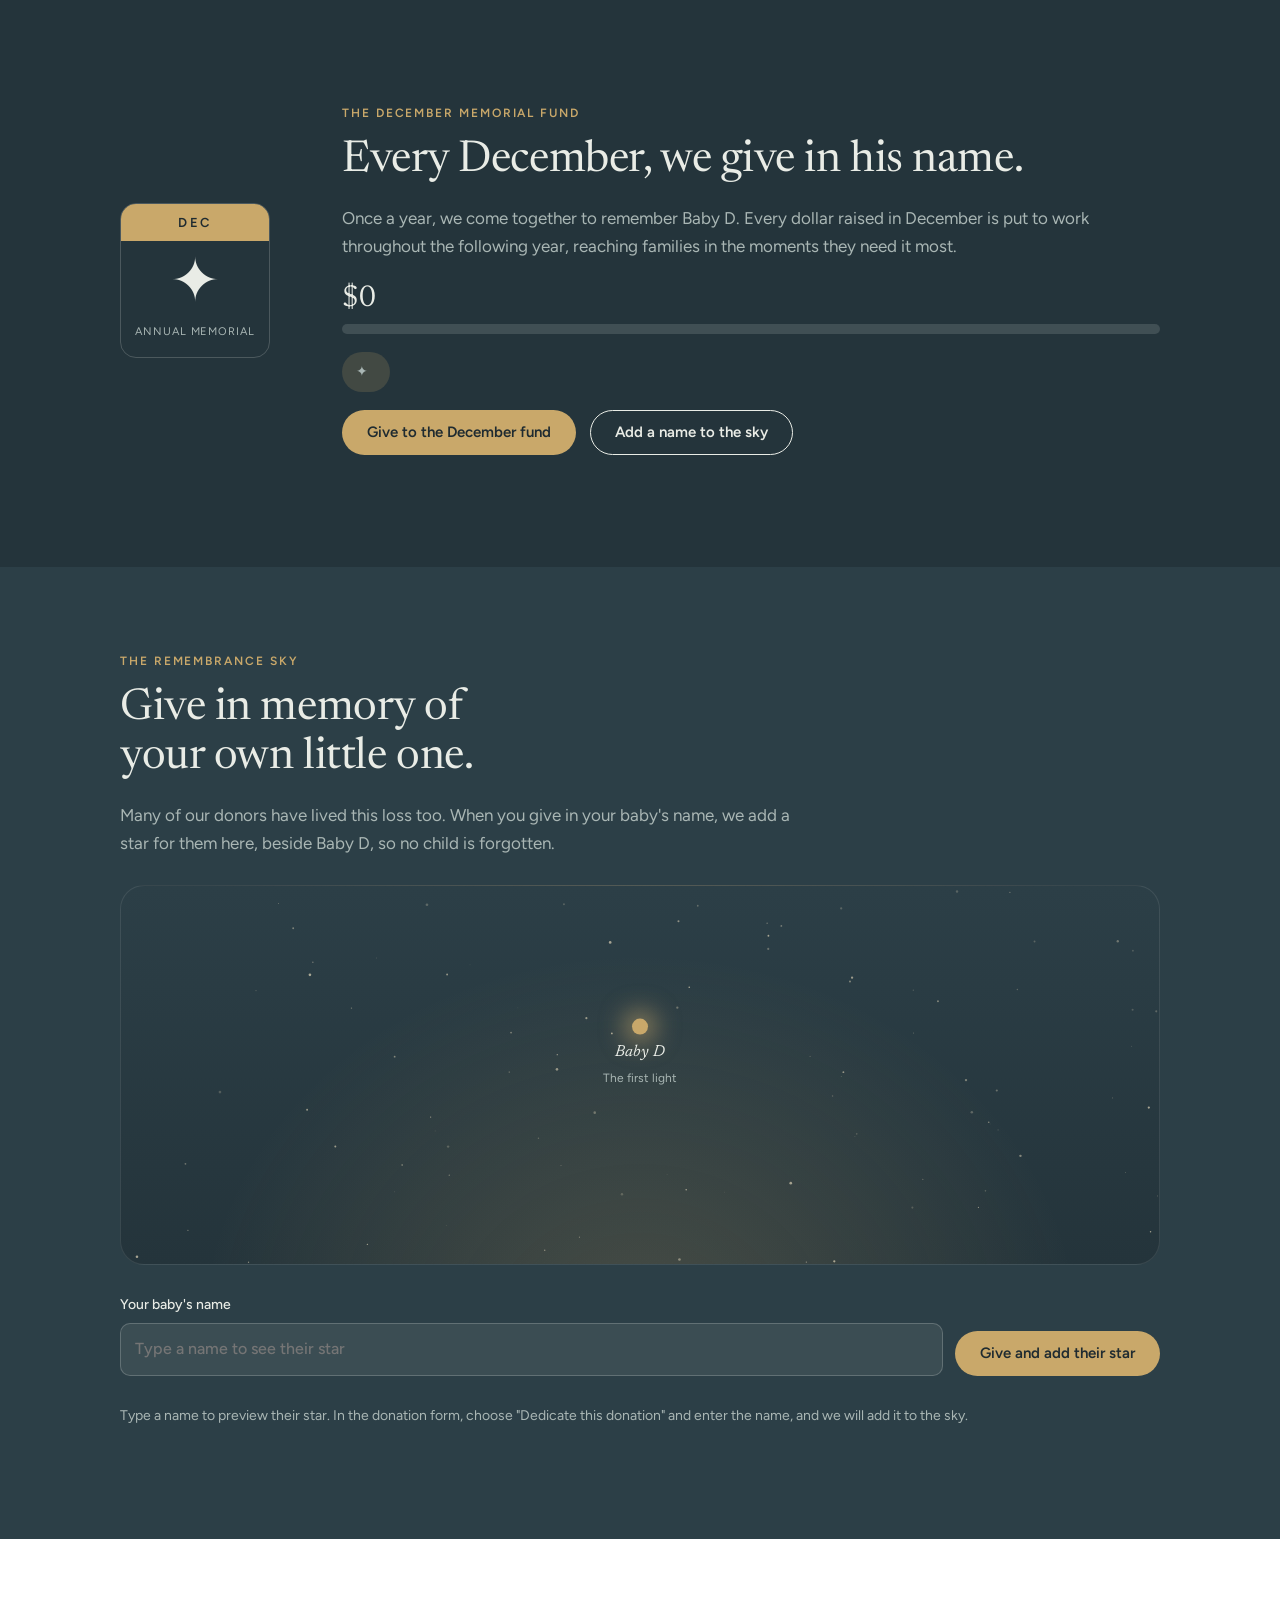
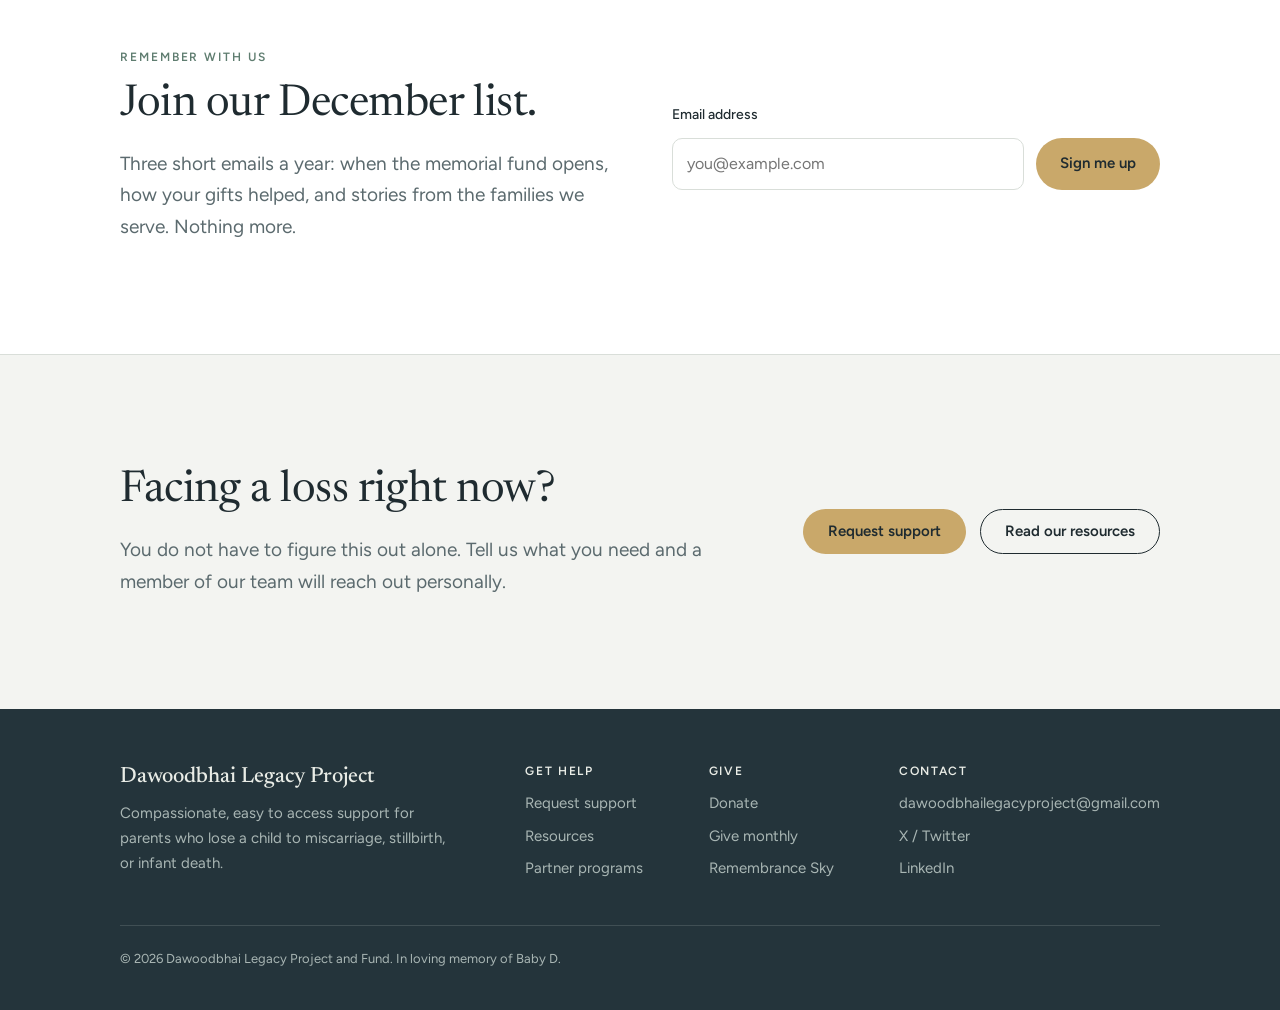
==== commit 3cd5f4eb: "Add poem block to Baby D's story, ready for the poem text Co-Authored-By: Claude Opus 5.5 <noreply@a" ====
--- a/index.html
+++ b/index.html
@@ -63,6 +63,16 @@
         <span><i style="border:1px solid var(--line)"></i>The 14 weeks he did not get</span>
       </div>
       <figcaption class="panel-note">He was here for one day. He was loved enough for a lifetime.</figcaption>
+    </figure>
+  </div>
+</section>
+
+<section class="poem-band" style="padding-top:0">
+  <div class="wrap">
+    <figure class="poem">
+      <blockquote class="poem-lines"><!-- PASTE THE POEM BETWEEN THESE TWO LINES -->
+<!-- END OF POEM --></blockquote>
+      <figcaption>Too Soon, by Mary Yarnall</figcaption>
     </figure>
   </div>
 </section>
--- a/site.css
+++ b/site.css
@@ -51,7 +51,8 @@
 .nav{display:flex;align-items:center;justify-content:space-between;gap:16px;padding-block:14px}
 .brand{display:flex;align-items:center;gap:10px;text-decoration:none;font:500 18px/1.1 var(--display)}
 .brand svg{flex:none}
-.nav ul{display:flex;gap:26px;list-style:none;margin:0;padding:0;font-size:14px}
+.nav ul{display:flex;gap:26px;list-style:none;margin:0 0 0 auto;padding:0;font-size:14px;order:2}
+.nav-right{order:3}
 .nav ul a{text-decoration:none;color:var(--dusk-muted);padding-block:6px;border-bottom:1px solid transparent}
 .nav ul a:hover,.nav ul a[aria-current="page"]{color:var(--dusk-ink);border-bottom-color:var(--glow)}
 .nav .btn{padding:10px 18px;font-size:14px}
@@ -60,7 +61,8 @@
 @media (max-width:860px){
   .menu-btn{display:inline-flex}
   .nav{flex-wrap:wrap}
-  .nav ul{display:none;order:3;width:100%;flex-direction:column;gap:4px;padding-block:8px 6px}
+  .nav-right{order:2;margin-left:auto}
+  .nav ul{display:none;order:3;width:100%;margin:0;flex-direction:column;gap:4px;padding-block:8px 6px}
   .nav.open ul{display:flex}
   .nav ul a{display:block;padding-block:10px}
 }
@@ -241,3 +243,9 @@
 footer a:hover{color:var(--dusk-ink)}
 .f-h{font:600 12px/1 var(--body);letter-spacing:.14em;text-transform:uppercase;color:var(--dusk-ink);margin-bottom:14px}
 .f-base{margin-top:44px;padding-top:22px;border-top:1px solid color-mix(in srgb,var(--dusk-ink) 14%, transparent);font-size:13px;display:flex;flex-wrap:wrap;gap:8px 24px;justify-content:space-between}
+
+/* poem (hidden until the poem text is pasted in) */
+.poem{margin:0 auto;max-width:560px;text-align:center;display:grid;gap:20px;padding-block:8px}
+.poem-lines{margin:0;white-space:pre-line;font:italic 300 clamp(19px,2.2vw,22px)/1.6 var(--display);color:var(--ink)}
+.poem figcaption{font:600 12px/1 var(--body);letter-spacing:.16em;text-transform:uppercase;color:var(--sage)}
+.poem::before{content:"";justify-self:center;width:40px;height:1px;background:var(--glow)}
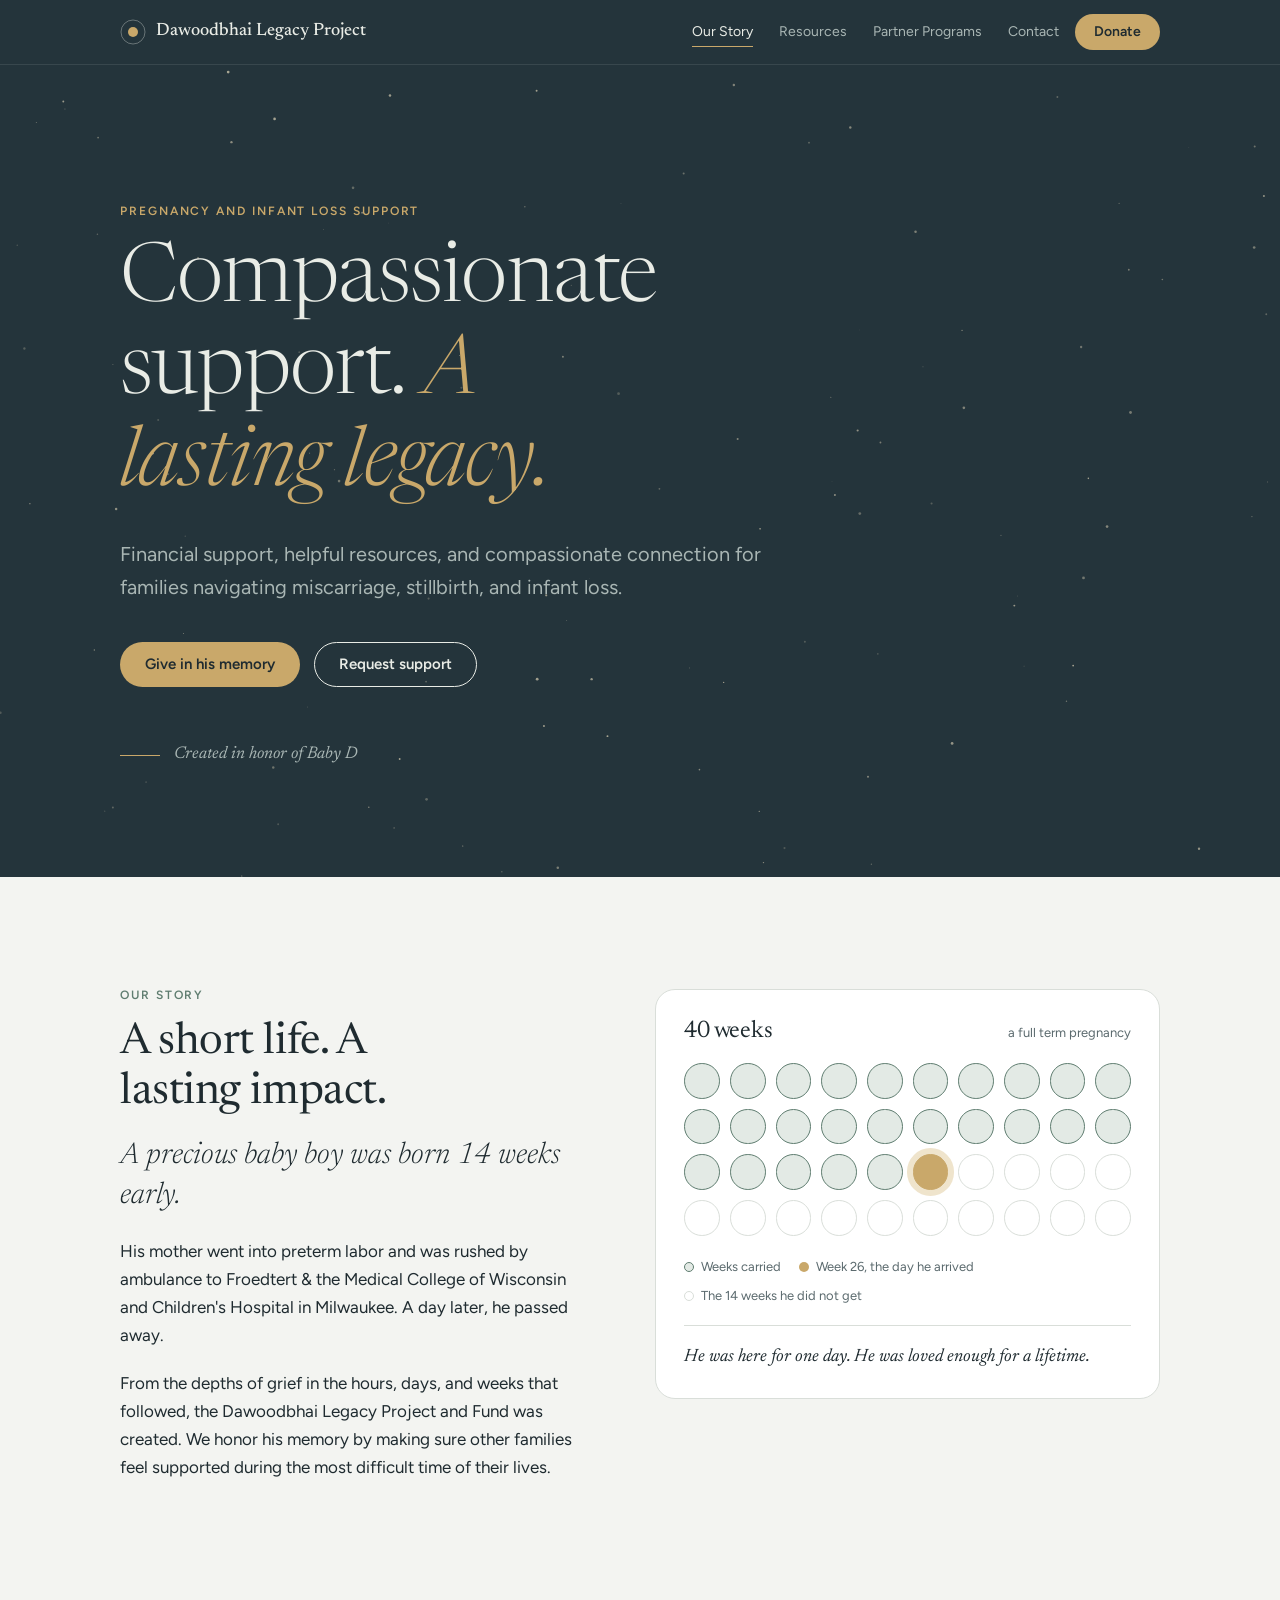
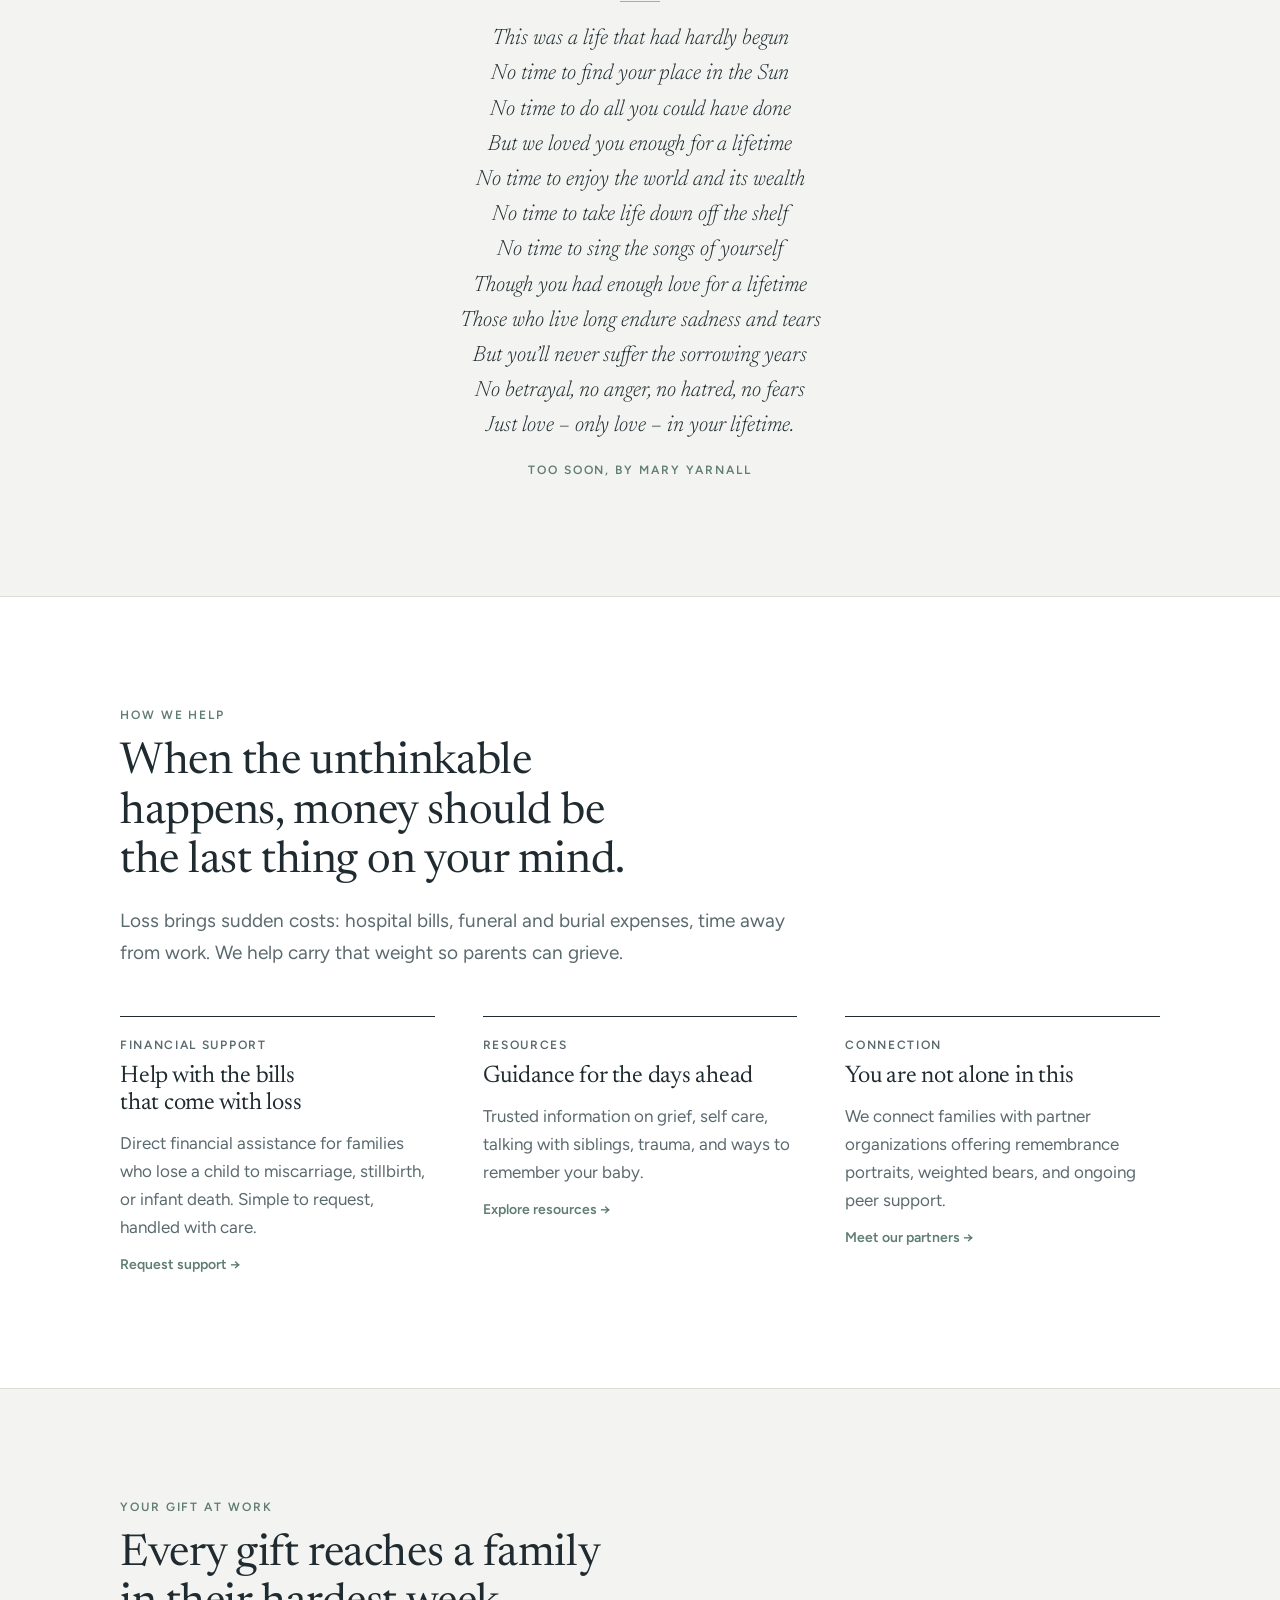
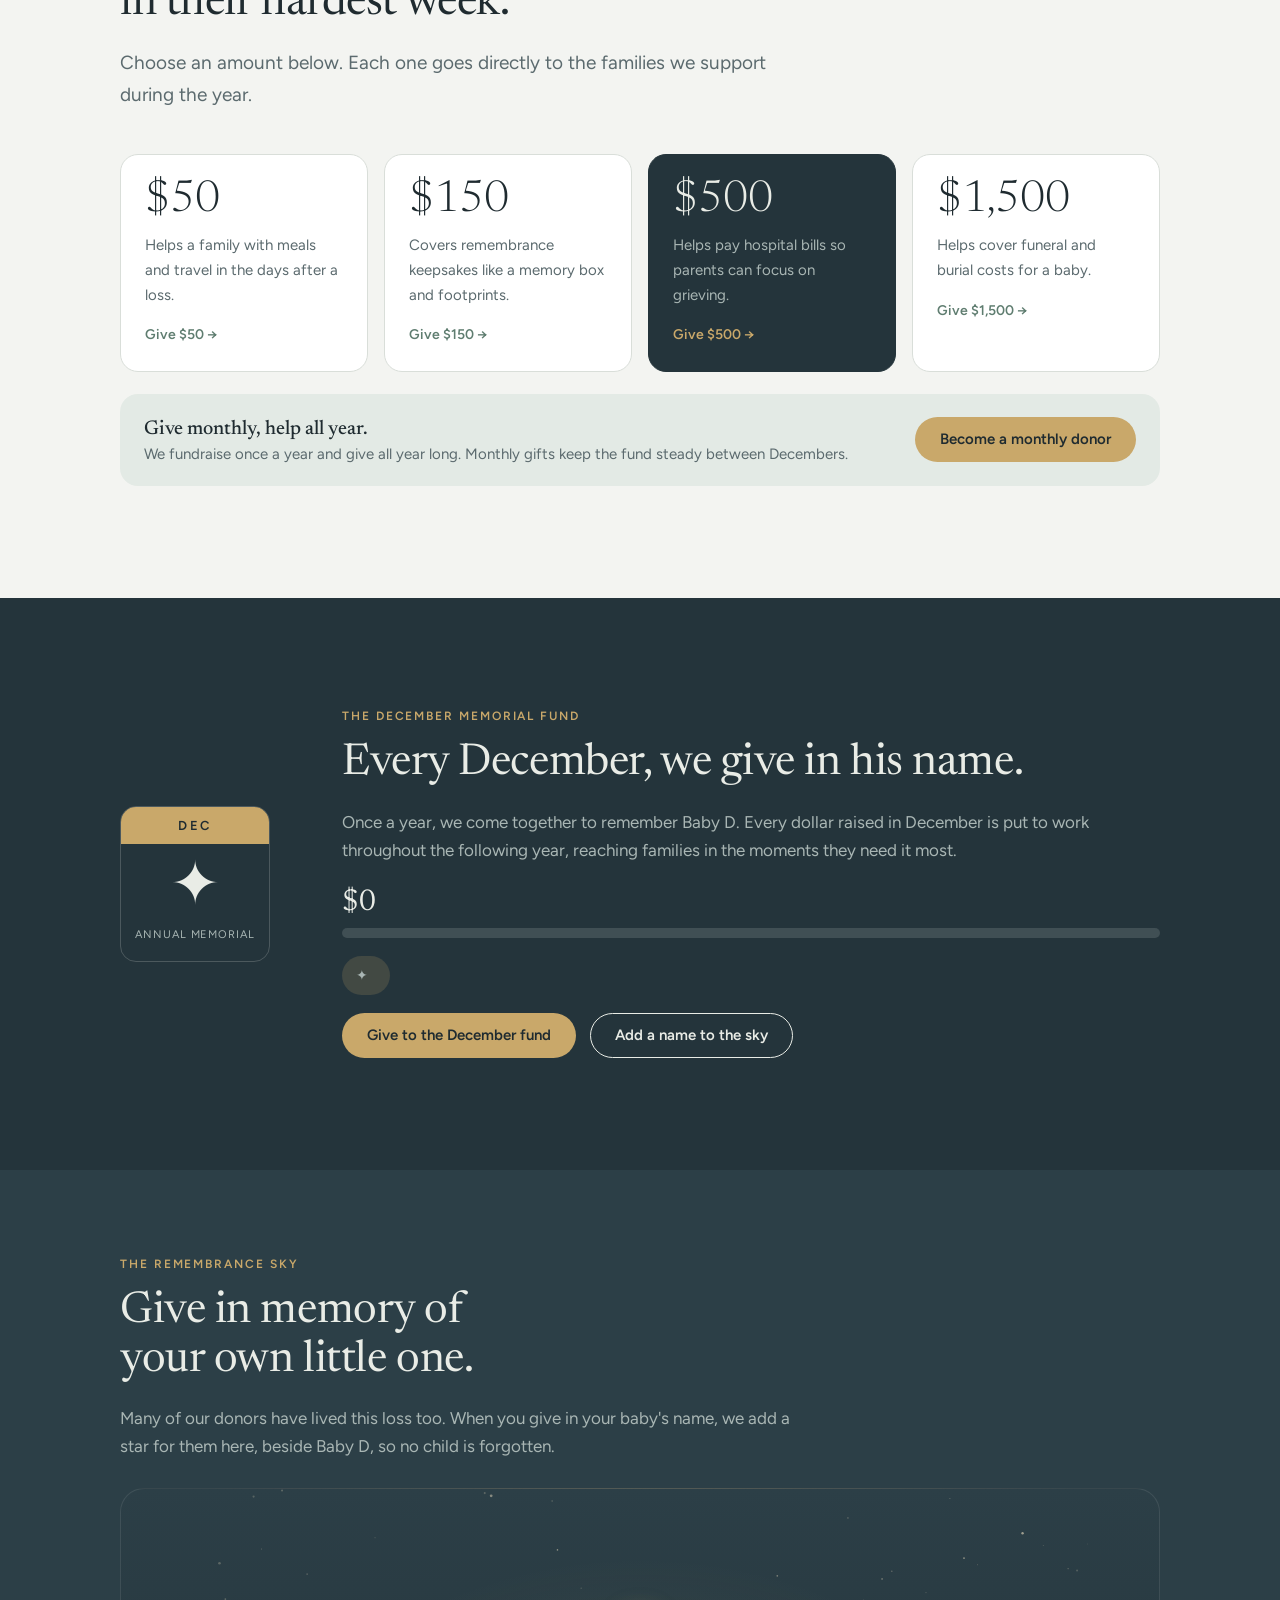
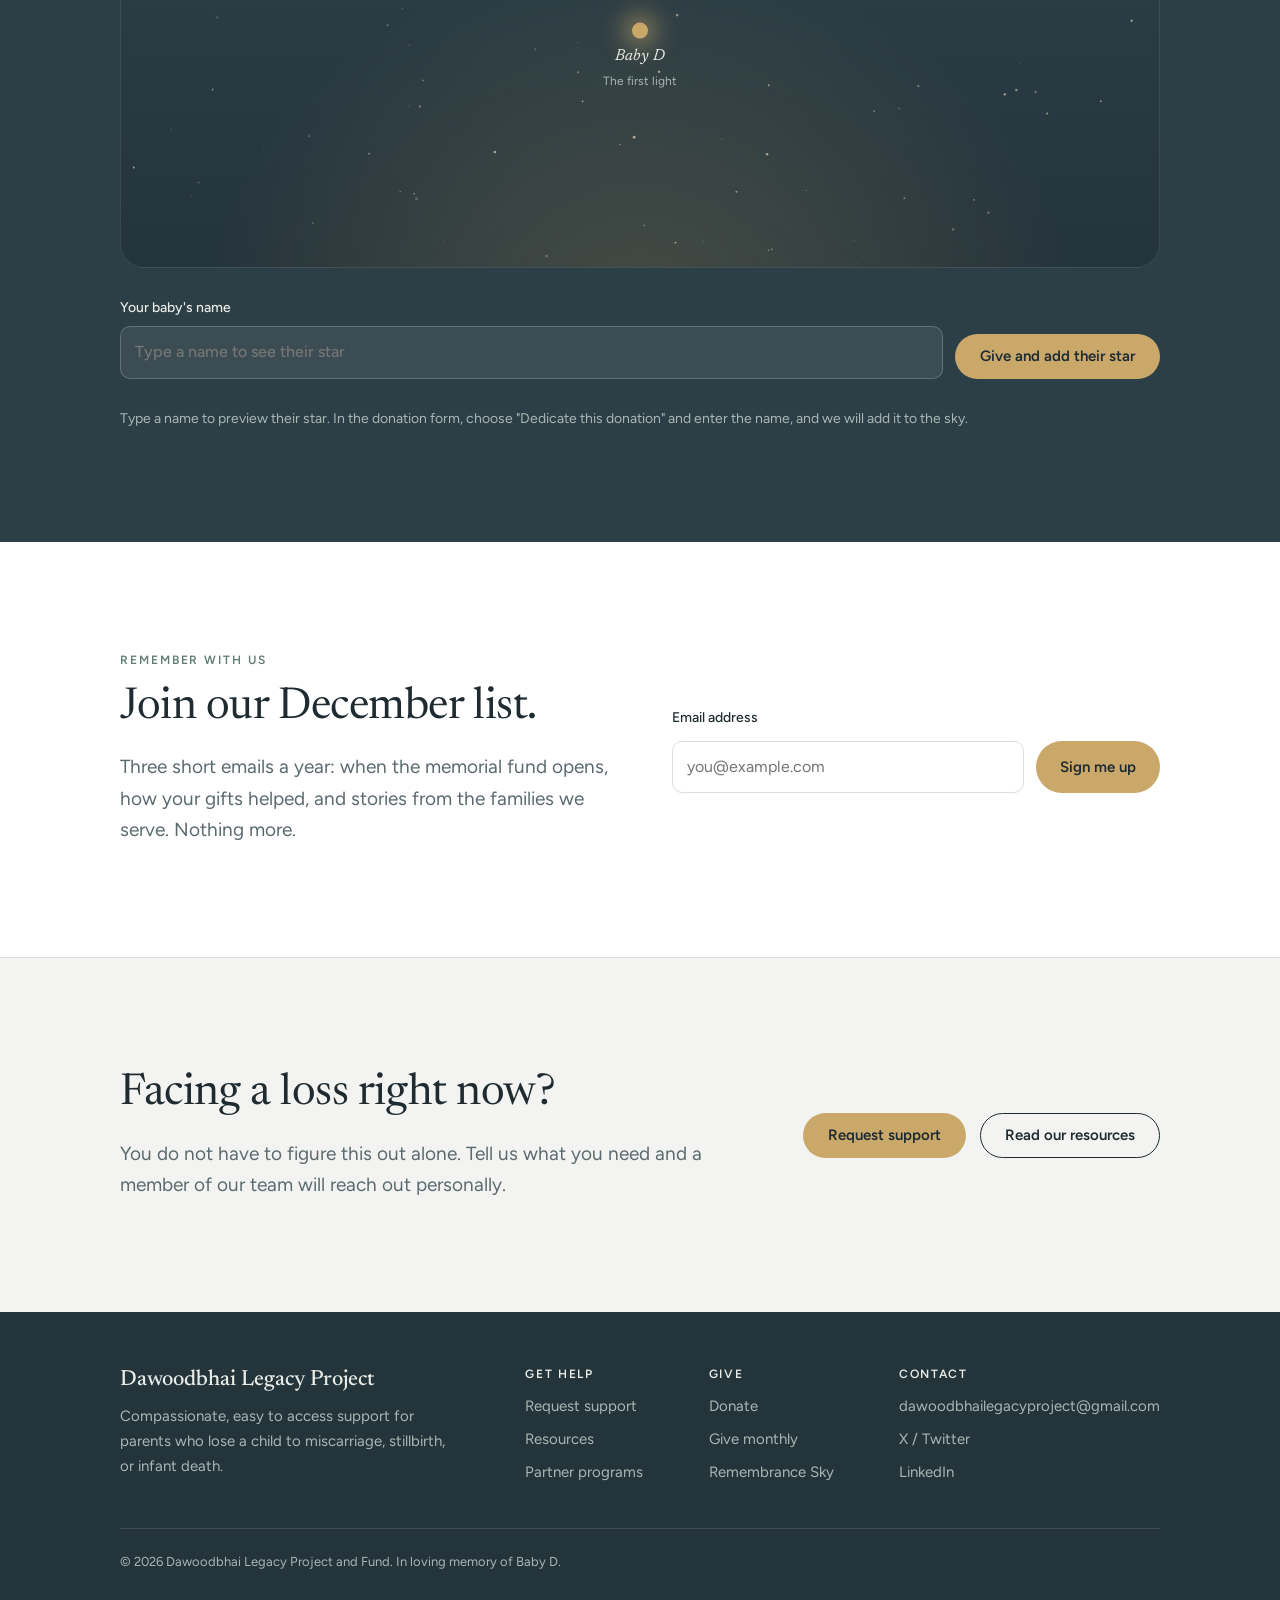
==== commit c6ea222c: "Update index.html" ====
--- a/index.html
+++ b/index.html
@@ -70,8 +70,19 @@
 <section class="poem-band" style="padding-top:0">
   <div class="wrap">
     <figure class="poem">
-      <blockquote class="poem-lines"><!-- PASTE THE POEM BETWEEN THESE TWO LINES -->
-<!-- END OF POEM --></blockquote>
+      <blockquote class="poem-lines">This was a life that had hardly begun
+No time to find your place in the Sun
+No time to do all you could have done
+But we loved you enough for a lifetime
+No time to enjoy the world and its wealth
+No time to take life down off the shelf
+No time to sing the songs of yourself
+Though you had enough love for a lifetime
+Those who live long endure sadness and tears
+But you’ll never suffer the sorrowing years
+No betrayal, no anger, no hatred, no fears
+Just love – only love – in your lifetime.
+</blockquote>
       <figcaption>Too Soon, by Mary Yarnall</figcaption>
     </figure>
   </div>
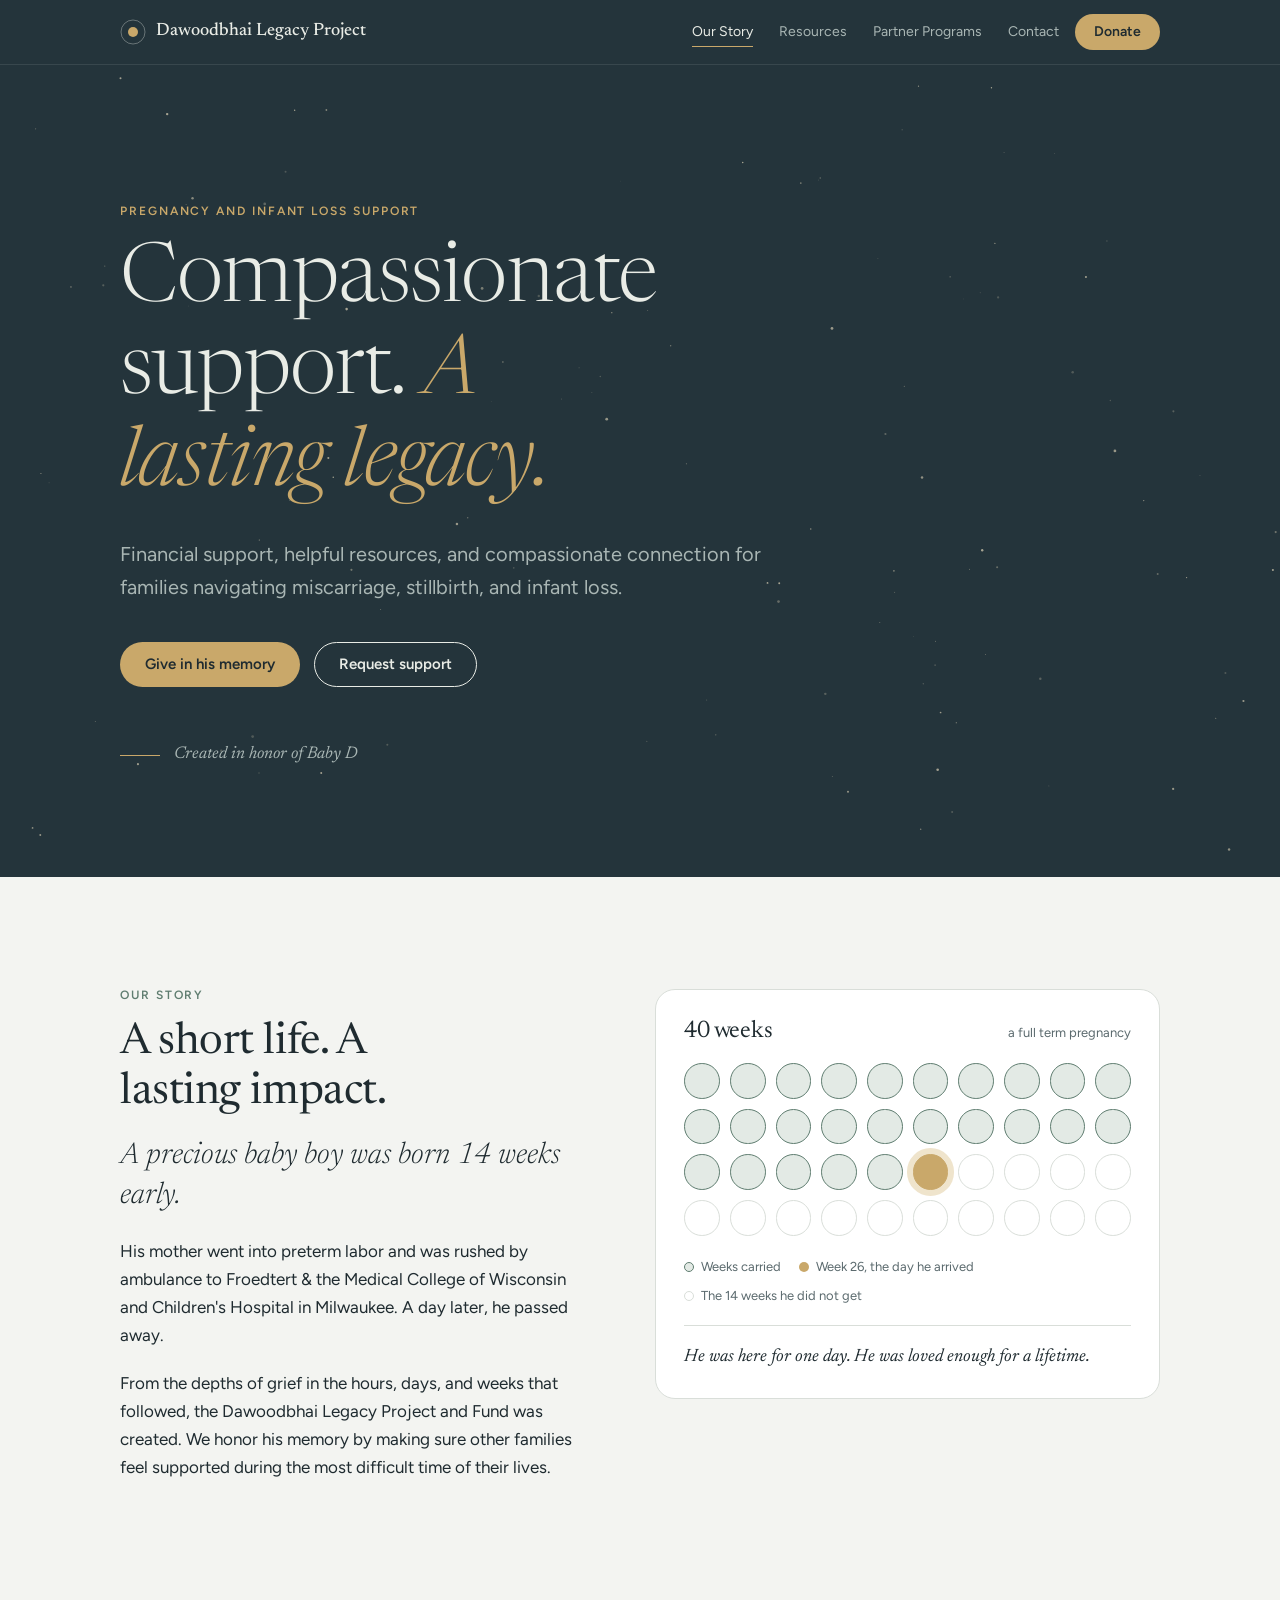
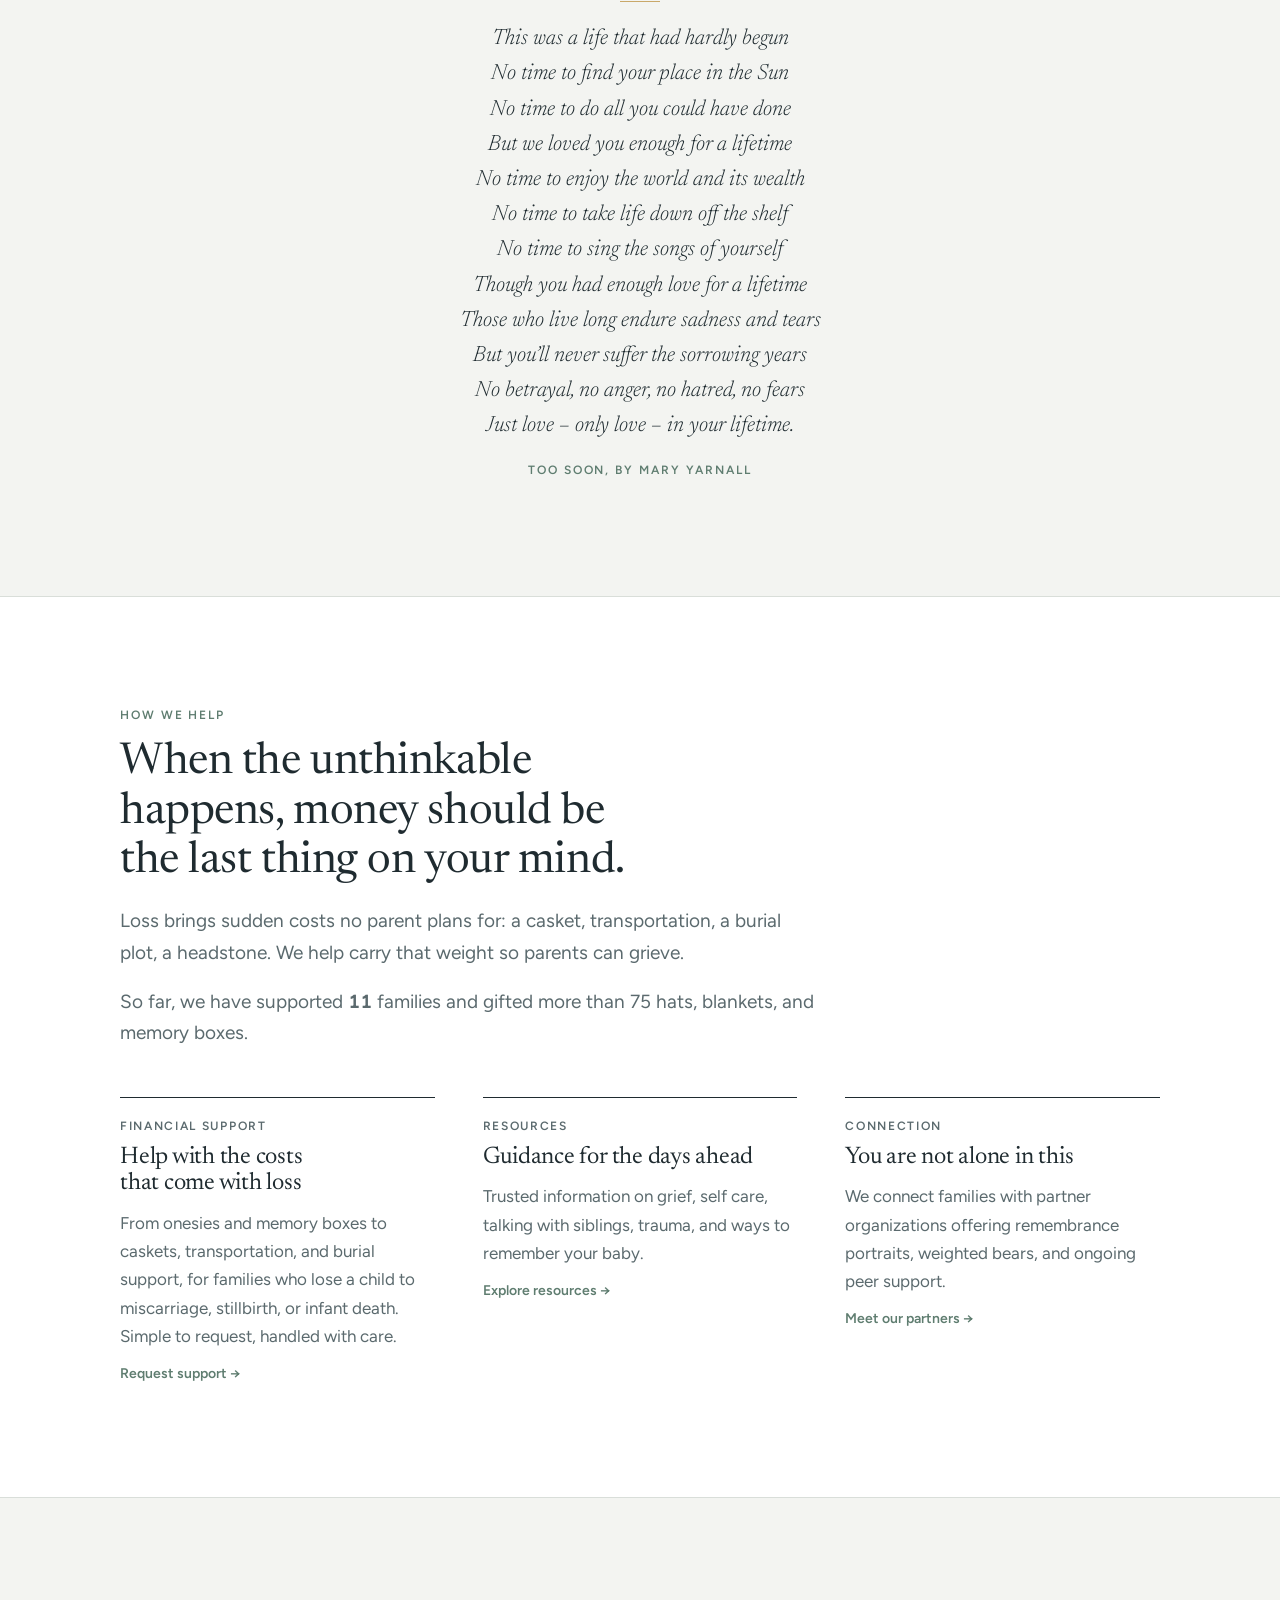
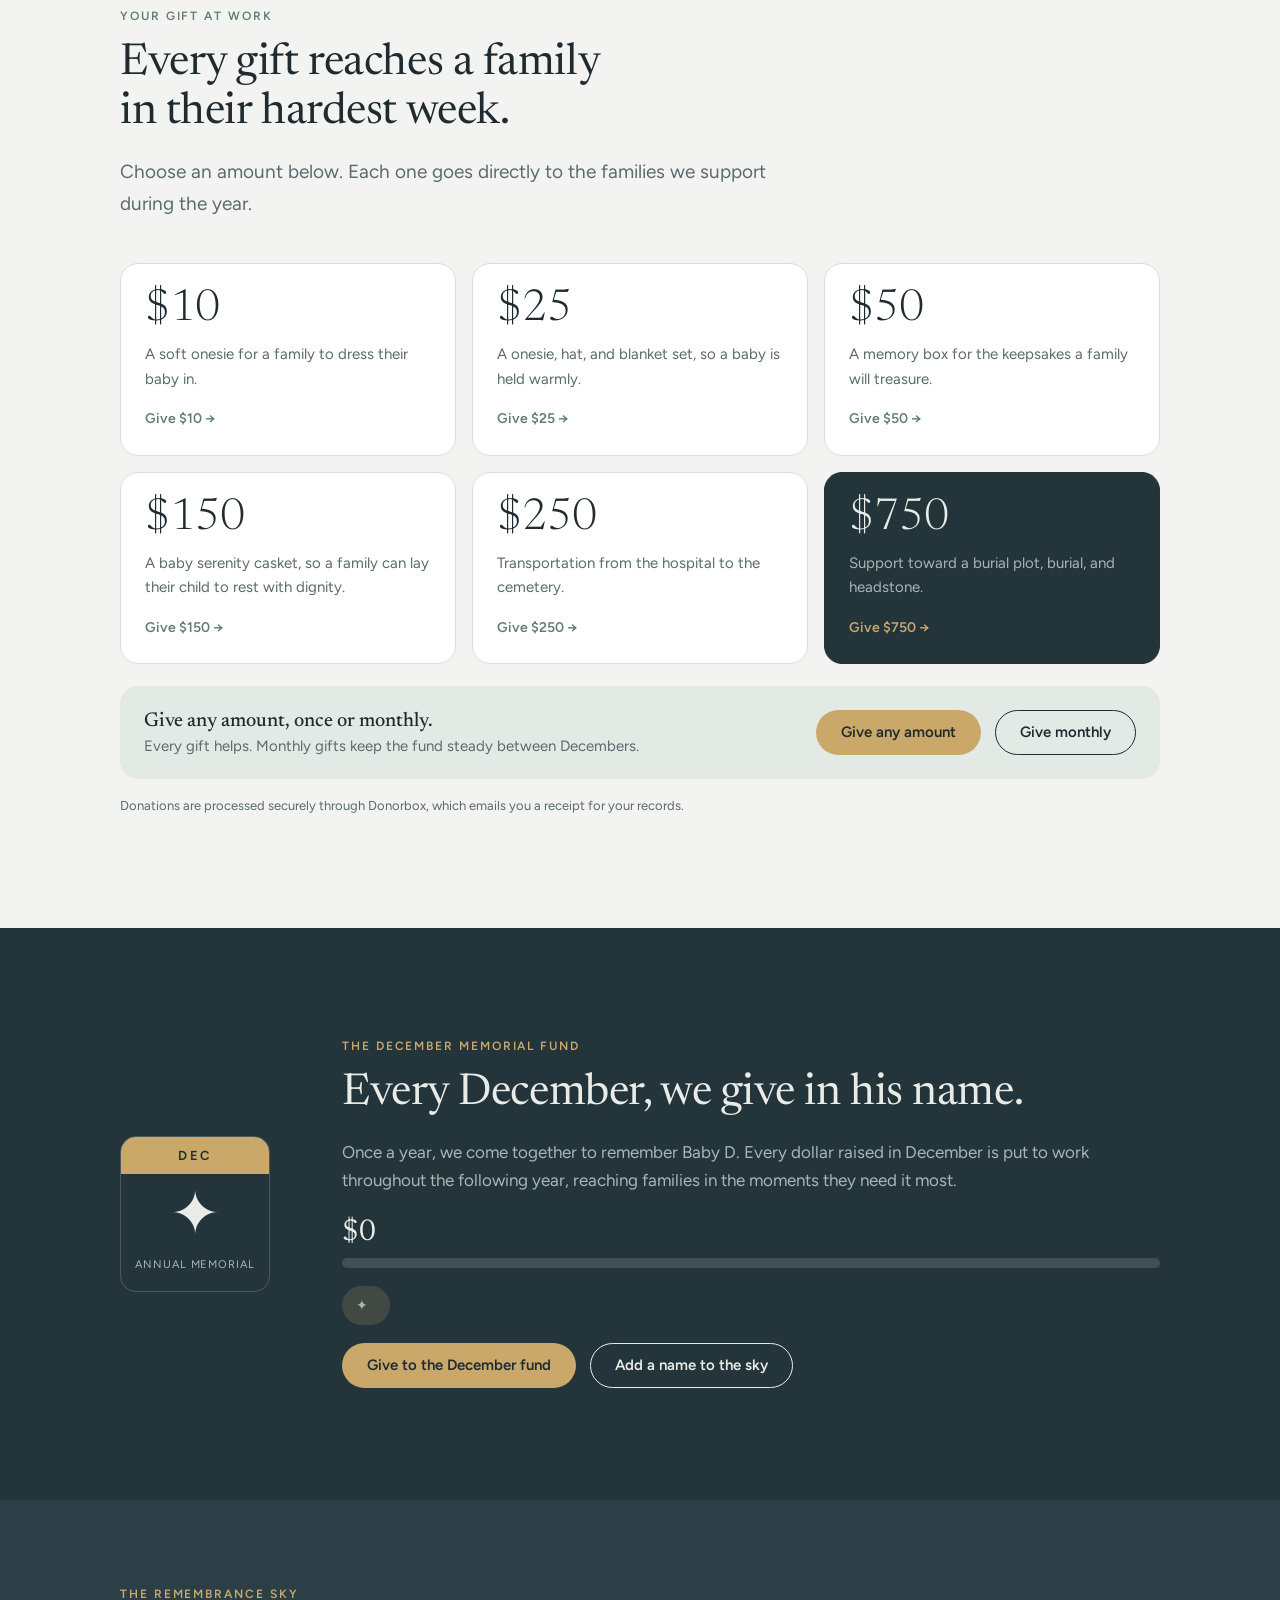
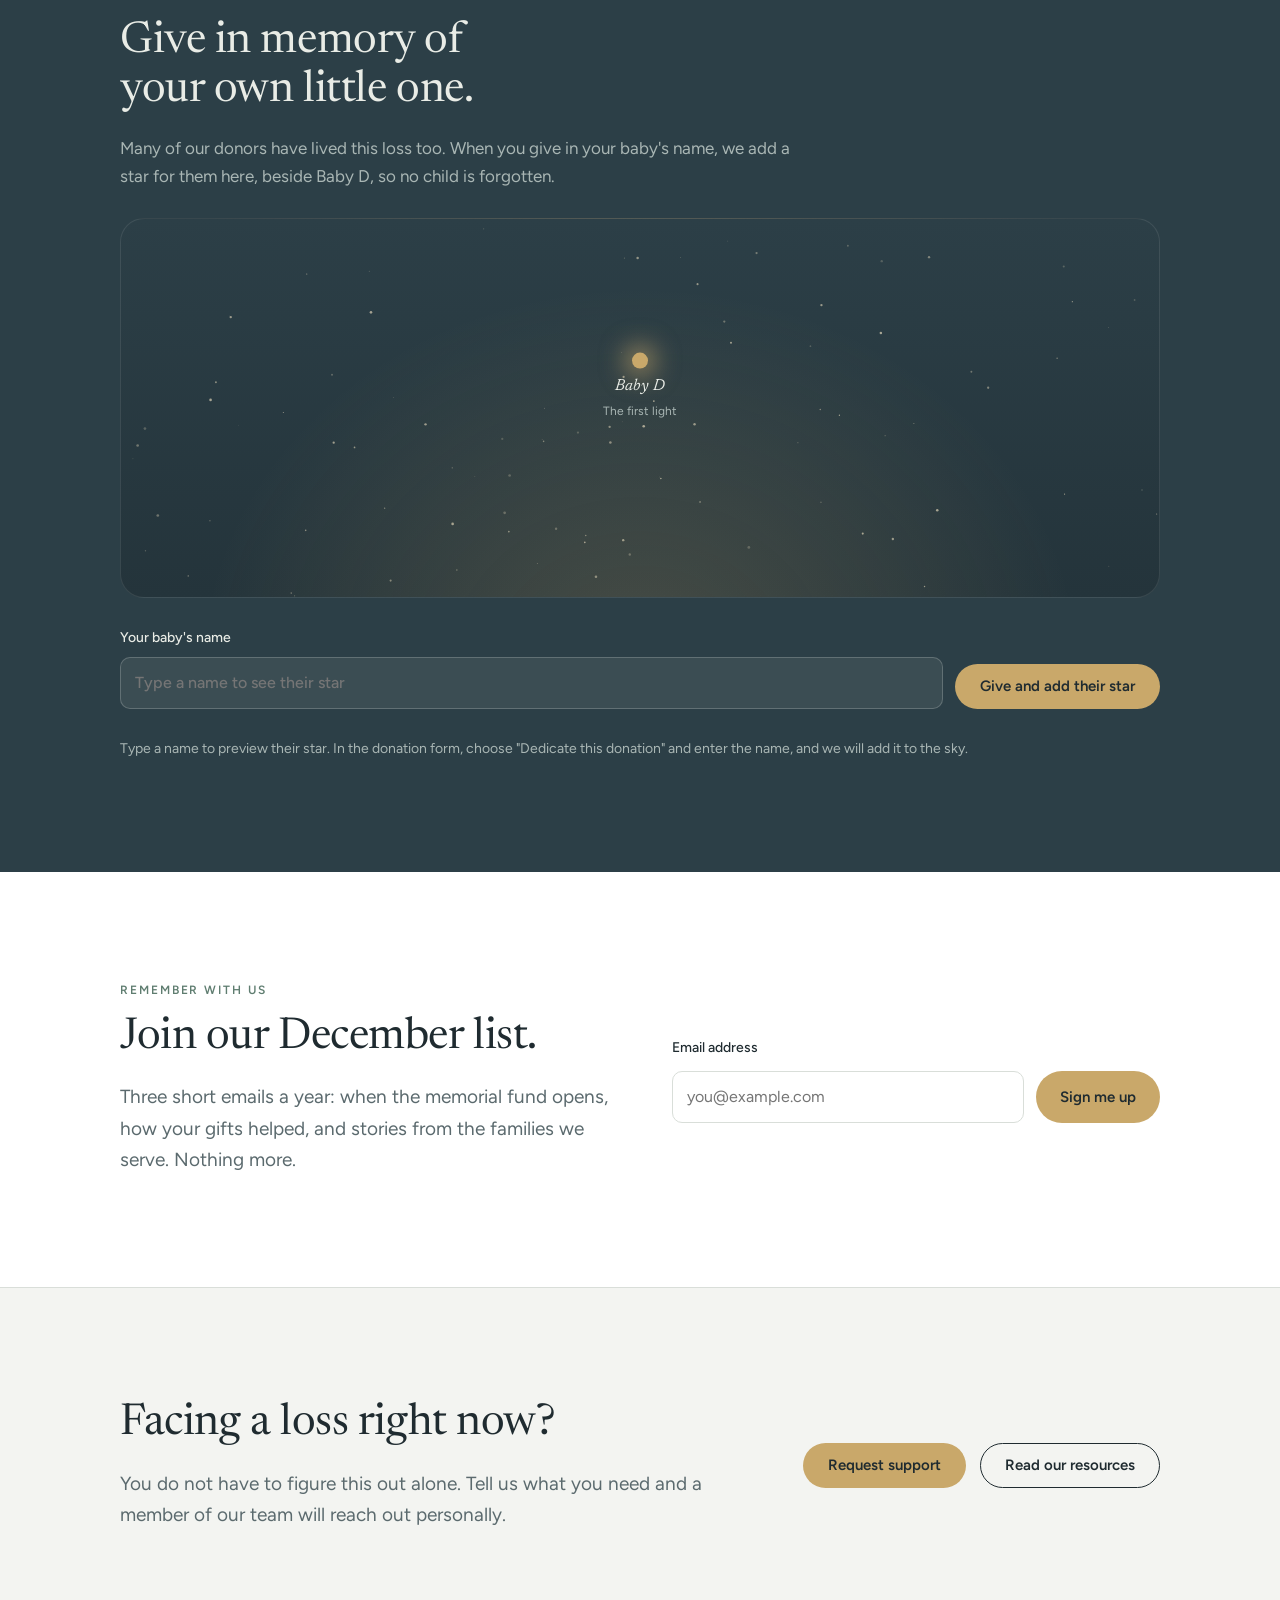
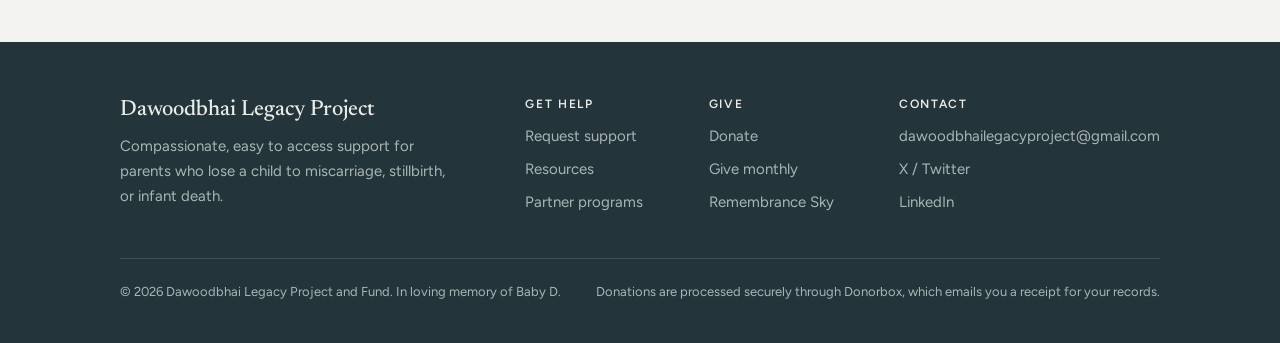
==== commit 78f39b69: "Use Moiz's real gift levels, $7,500 goal, and impact numbers Co-Authored-By: Claude Opus 5.5 <norepl" ====
--- a/index.html
+++ b/index.html
@@ -93,11 +93,11 @@
     <div class="stack narrow">
       <p class="eyebrow">How we help</p>
       <h2>When the unthinkable happens, money should be the last thing on your mind.</h2>
-      <p class="lede">Loss brings sudden costs: hospital bills, funeral and burial expenses, time away from work. We help carry that weight so parents can grieve.</p>
-      <p class="lede" data-families>So far, we have supported <b class="num">0</b> families.</p>
+      <p class="lede">Loss brings sudden costs no parent plans for: a casket, transportation, a burial plot, a headstone. We help carry that weight so parents can grieve.</p>
+      <p class="lede" data-families>So far, we have supported <b class="num">0</b> families and gifted more than 75 hats, blankets, and memory boxes.</p>
     </div>
     <div class="pillars">
-      <div class="pillar"><span class="k">Financial support</span><h3>Help with the bills that come with loss</h3><p>Direct financial assistance for families who lose a child to miscarriage, stillbirth, or infant death. Simple to request, handled with care.</p><a href="contact.html">Request support →</a></div>
+      <div class="pillar"><span class="k">Financial support</span><h3>Help with the costs that come with loss</h3><p>From onesies and memory boxes to caskets, transportation, and burial support, for families who lose a child to miscarriage, stillbirth, or infant death. Simple to request, handled with care.</p><a href="contact.html">Request support →</a></div>
       <div class="pillar"><span class="k">Resources</span><h3>Guidance for the days ahead</h3><p>Trusted information on grief, self care, talking with siblings, trauma, and ways to remember your baby.</p><a href="resources.html">Explore resources →</a></div>
       <div class="pillar"><span class="k">Connection</span><h3>You are not alone in this</h3><p>We connect families with partner organizations offering remembrance portraits, weighted bears, and ongoing peer support.</p><a href="partner-programs.html">Meet our partners →</a></div>
     </div>
@@ -112,14 +112,16 @@
       <p class="lede">Choose an amount below. Each one goes directly to the families we support during the year.</p>
     </div>
     <div class="tiers">
-      <a class="tier" data-donate="amount=50" href="#"><span class="amt num">$50</span><p>Helps a family with meals and travel in the days after a loss.</p><span class="go">Give $50 →</span></a>
-      <a class="tier" data-donate="amount=150" href="#"><span class="amt num">$150</span><p>Covers remembrance keepsakes like a memory box and footprints.</p><span class="go">Give $150 →</span></a>
-      <a class="tier feature" data-donate="amount=500" href="#"><span class="amt num">$500</span><p>Helps pay hospital bills so parents can focus on grieving.</p><span class="go">Give $500 →</span></a>
-      <a class="tier" data-donate="amount=1500" href="#"><span class="amt num">$1,500</span><p>Helps cover funeral and burial costs for a baby.</p><span class="go">Give $1,500 →</span></a>
+      <a class="tier" data-donate="amount=10" href="#"><span class="amt num">$10</span><p>A soft onesie for a family to dress their baby in.</p><span class="go">Give $10 →</span></a>
+      <a class="tier" data-donate="amount=25" href="#"><span class="amt num">$25</span><p>A onesie, hat, and blanket set, so a baby is held warmly.</p><span class="go">Give $25 →</span></a>
+      <a class="tier" data-donate="amount=50" href="#"><span class="amt num">$50</span><p>A memory box for the keepsakes a family will treasure.</p><span class="go">Give $50 →</span></a>
+      <a class="tier" data-donate="amount=150" href="#"><span class="amt num">$150</span><p>A baby serenity casket, so a family can lay their child to rest with dignity.</p><span class="go">Give $150 →</span></a>
+      <a class="tier" data-donate="amount=250" href="#"><span class="amt num">$250</span><p>Transportation from the hospital to the cemetery.</p><span class="go">Give $250 →</span></a>
+      <a class="tier feature" data-donate="amount=750" href="#"><span class="amt num">$750</span><p>Support toward a burial plot, burial, and headstone.</p><span class="go">Give $750 →</span></a>
     </div>
     <div class="monthly">
-      <div><strong>Give monthly, help all year.</strong><p style="color:var(--muted);font-size:15px">We fundraise once a year and give all year long. Monthly gifts keep the fund steady between Decembers.</p></div>
-      <a class="btn btn-glow" data-donate="default_interval=m" href="#">Become a monthly donor</a>
+      <div><strong>Give any amount, once or monthly.</strong><p style="color:var(--muted);font-size:15px">Every gift helps. Monthly gifts keep the fund steady between Decembers.</p></div>
+      <div class="actions"><a class="btn btn-glow" data-donate href="#">Give any amount</a><a class="btn btn-ghost" data-donate="default_interval=m" href="#">Give monthly</a></div>
     </div>
     <p class="trust" data-ein></p>
   </div>
--- a/site.css
+++ b/site.css
@@ -108,7 +108,7 @@
 .pillar a{font-weight:600;font-size:14px;color:var(--sage);text-decoration:none}
 
 /* gift tiers */
-.tiers{display:grid;grid-template-columns:repeat(4,1fr);gap:16px;margin-top:44px}
+.tiers{display:grid;grid-template-columns:repeat(3,1fr);gap:16px;margin-top:44px}
 @media (max-width:900px){.tiers{grid-template-columns:repeat(2,1fr)}}
 @media (max-width:480px){.tiers{grid-template-columns:1fr}}
 .tier{display:grid;gap:10px;align-content:start;background:var(--surface);border:1px solid var(--line);border-radius:18px;padding:24px;text-decoration:none;transition:border-color .2s ease, transform .2s ease}
